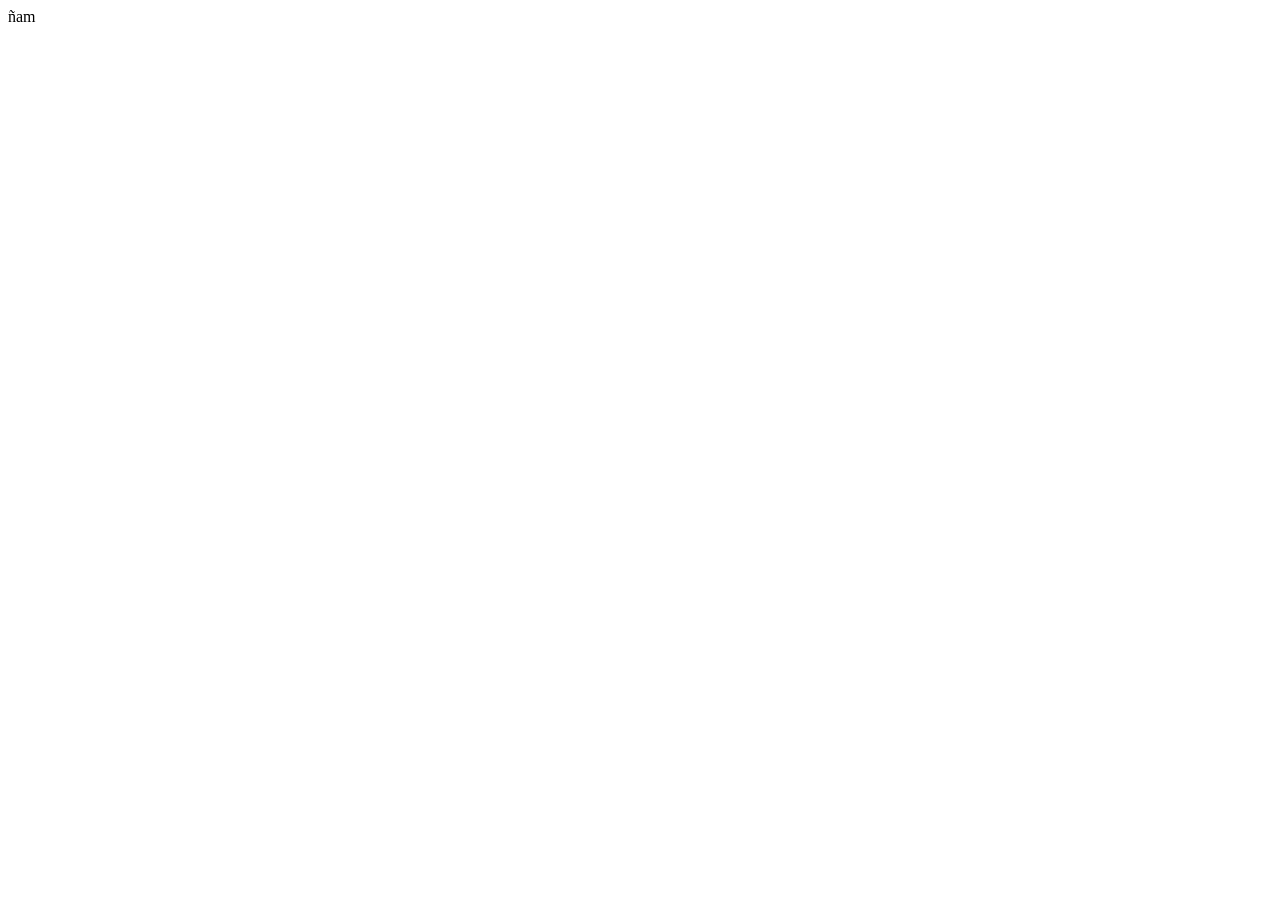
==== teoria.html @ 41f66cfd "teoria" ====
<!DOCTYPE html>
<html lang="en">
<head>
    <meta charset="UTF-8">
    <meta name="viewport" content="width=device-width, initial-scale=1.0">
    <title>MUSA-Teoria Lexico Tecnico</title>
    <link rel="preconnect" href="https://fonts.googleapis.com">
    <link rel="preconnect" href="https://fonts.gstatic.com" crossorigin>
    <link rel="stylesheet" href="https://fonts.googleapis.com/css2?family=Cormorant+Garamond:ital,wght@0,500;0,600;1,500&family=Jost:wght@400;500&display=swap">
    <link rel="stylesheet" href="css/teoria.css">
    <link rel="icon" type="image/png" href="favicon-16x16.png">
</head>
<body>
    ñam
</body>
</html>
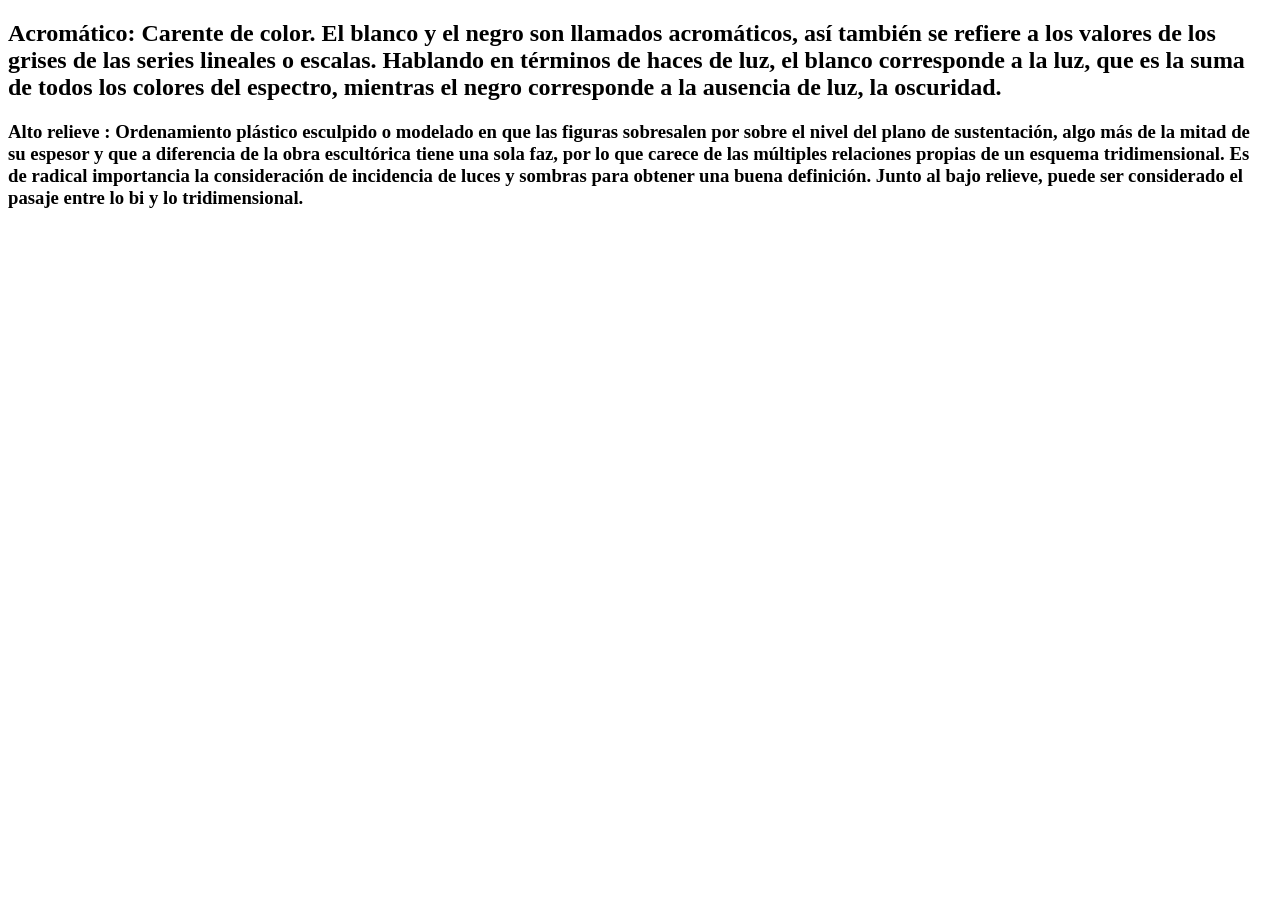
==== commit 050dd525: "huoiwjvnwij" ====
--- a/teoria.html
+++ b/teoria.html
@@ -11,6 +11,7 @@
     <link rel="icon" type="image/png" href="favicon-16x16.png">
 </head>
 <body>
-    ñam
+<h2>Acromático: Carente de color. El blanco y el negro son llamados acromáticos, así también se refiere a  los valores de los grises de las series lineales o escalas. Hablando en términos de haces de luz, el blanco corresponde a la luz, que es la suma de todos los colores del espectro, mientras el negro corresponde a la ausencia de luz, la oscuridad.</h2>
+<h3>Alto relieve : Ordenamiento plástico esculpido o modelado en que las figuras sobresalen por sobre el nivel del plano de sustentación, algo más de la mitad de su espesor y que a diferencia de la obra escultórica tiene una sola faz, por lo que carece de las múltiples relaciones propias de un esquema  tridimensional. Es de radical importancia la consideración de incidencia de luces y sombras para obtener una buena definición. Junto al bajo relieve, puede ser considerado el pasaje entre lo bi y lo tridimensional. </h3>
 </body>
 </html>
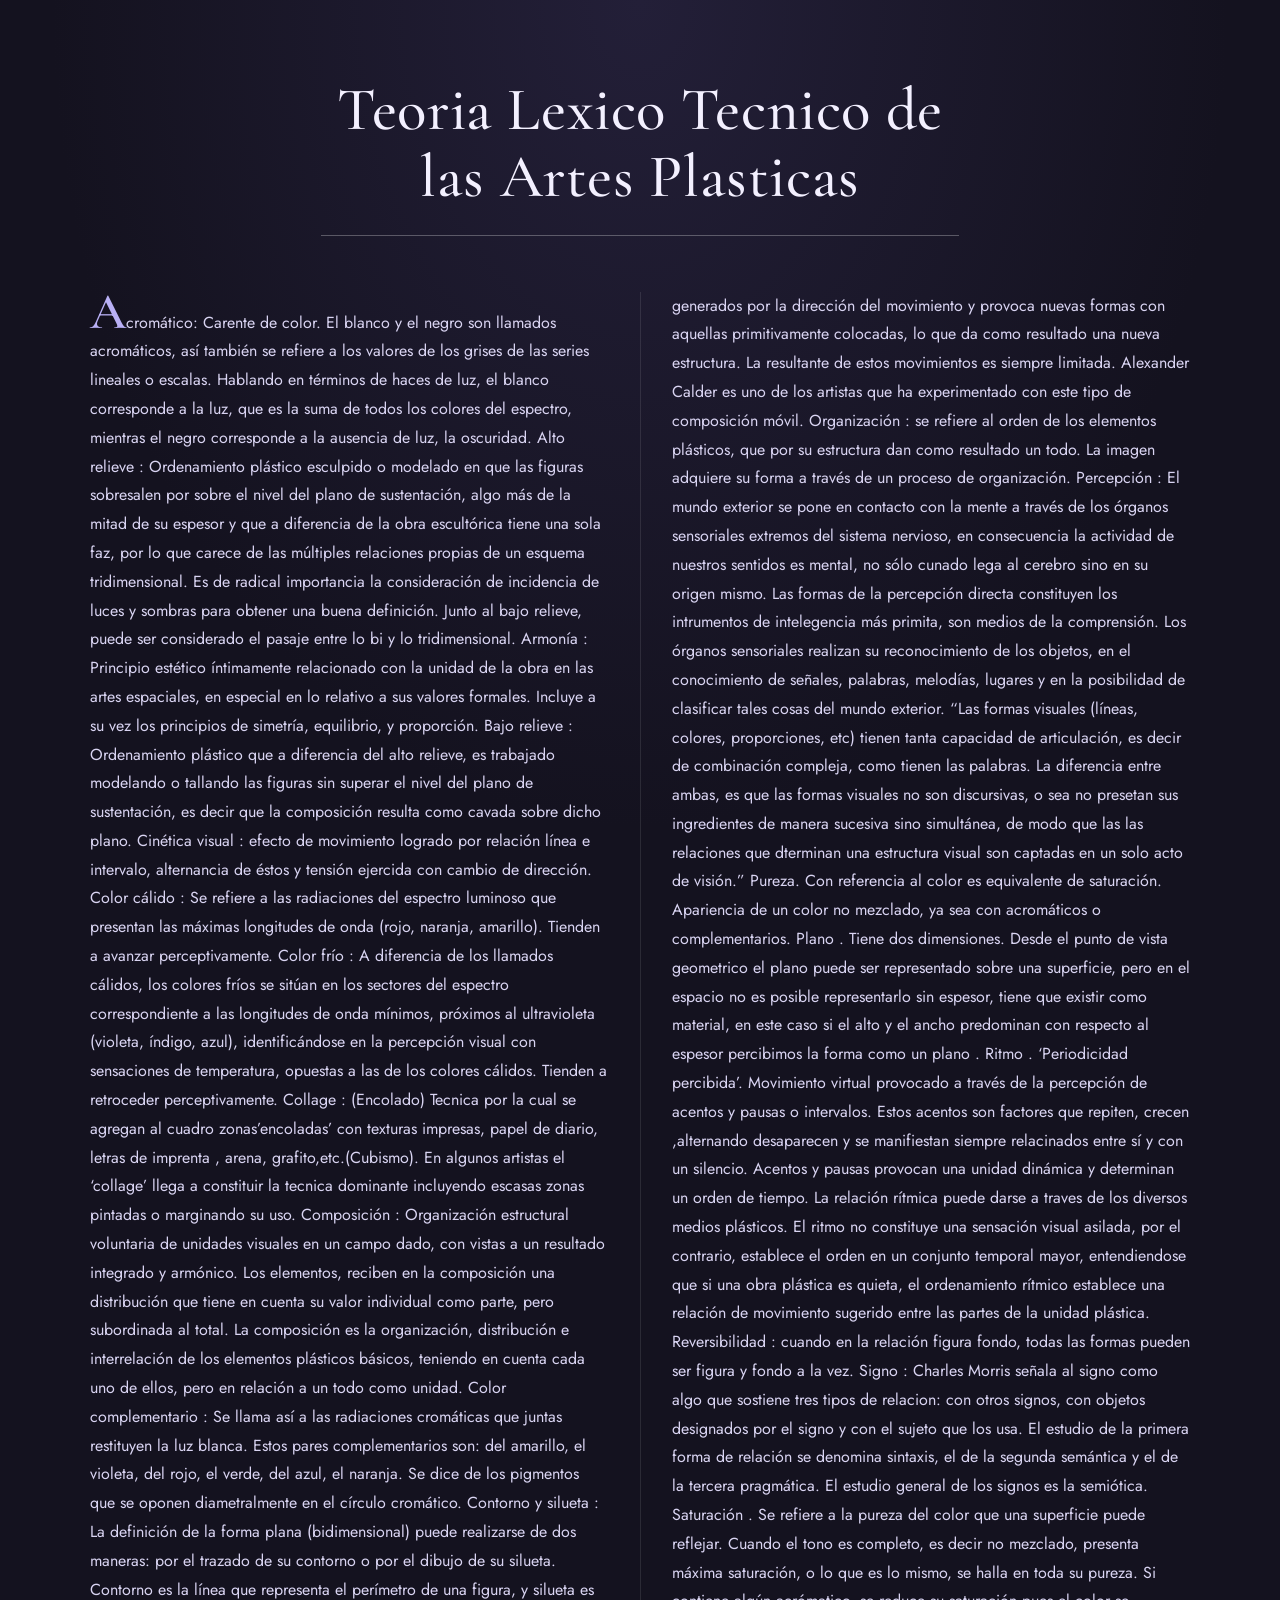
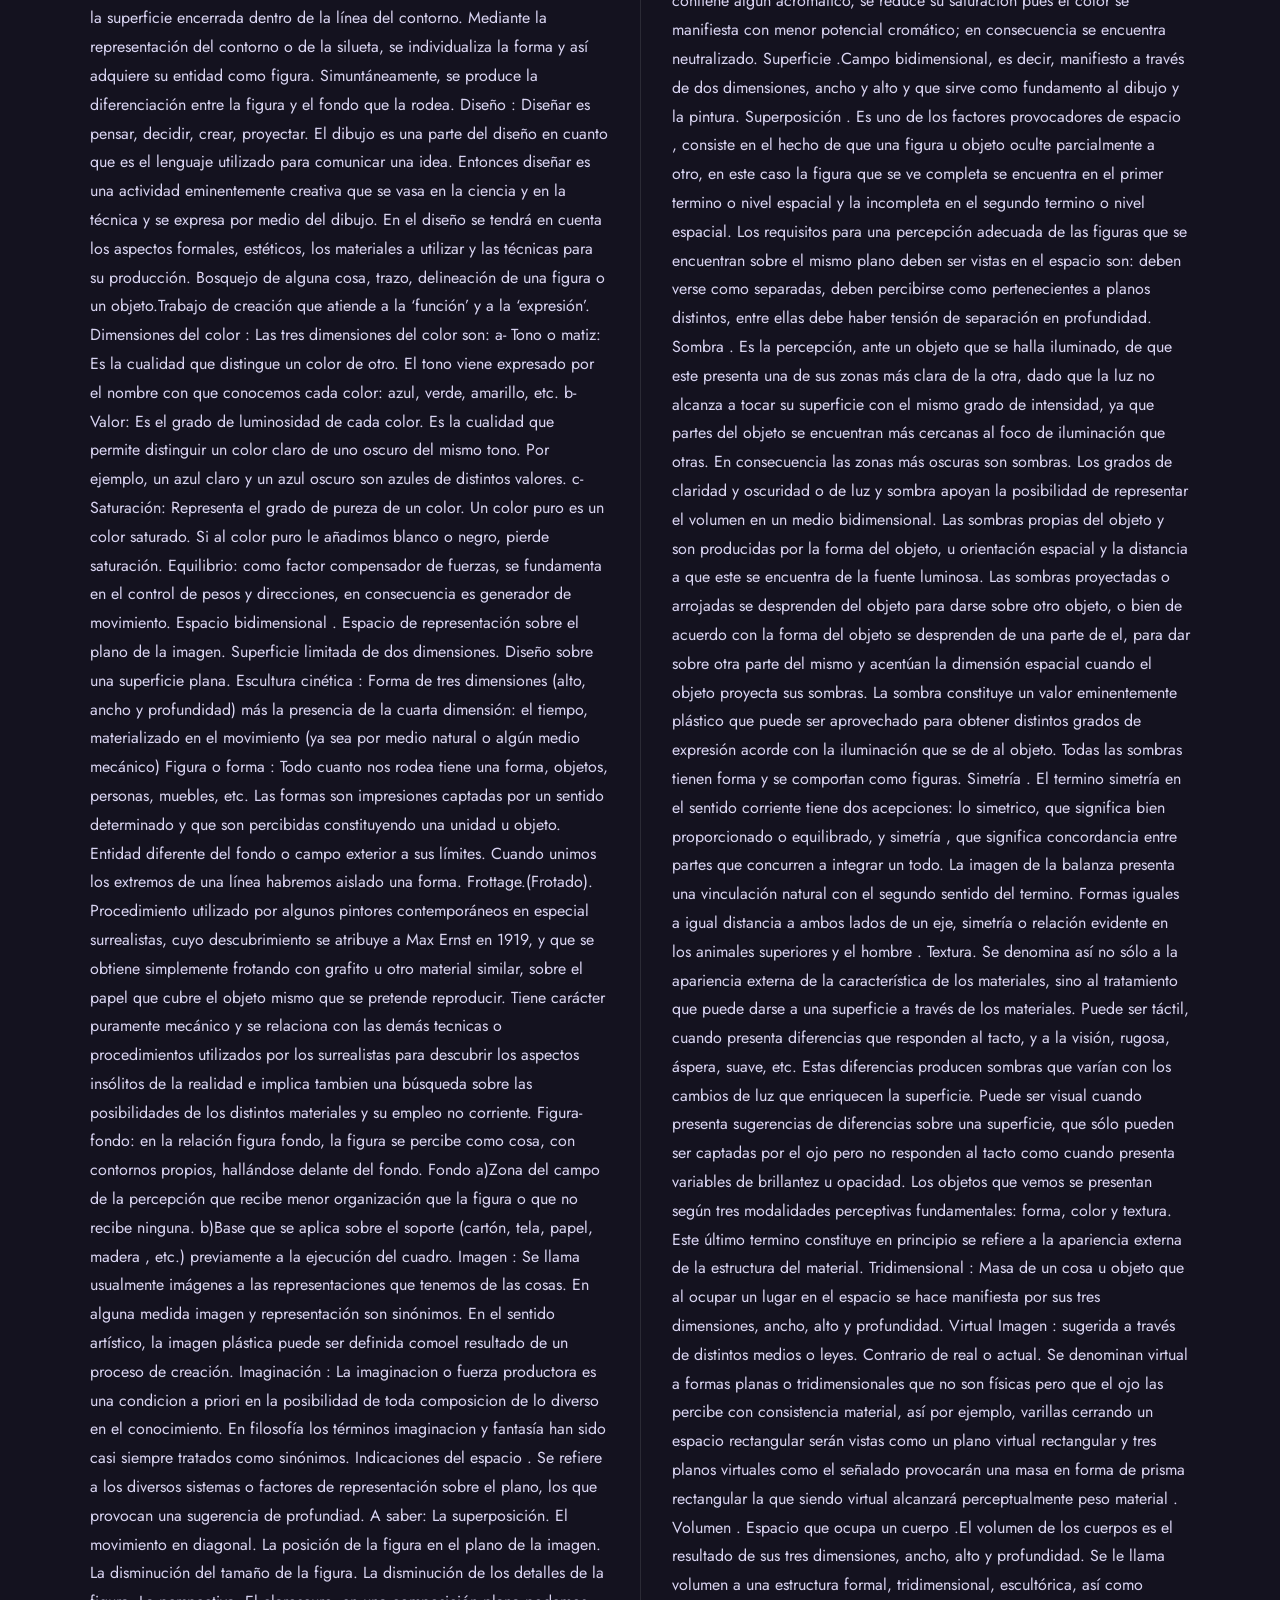
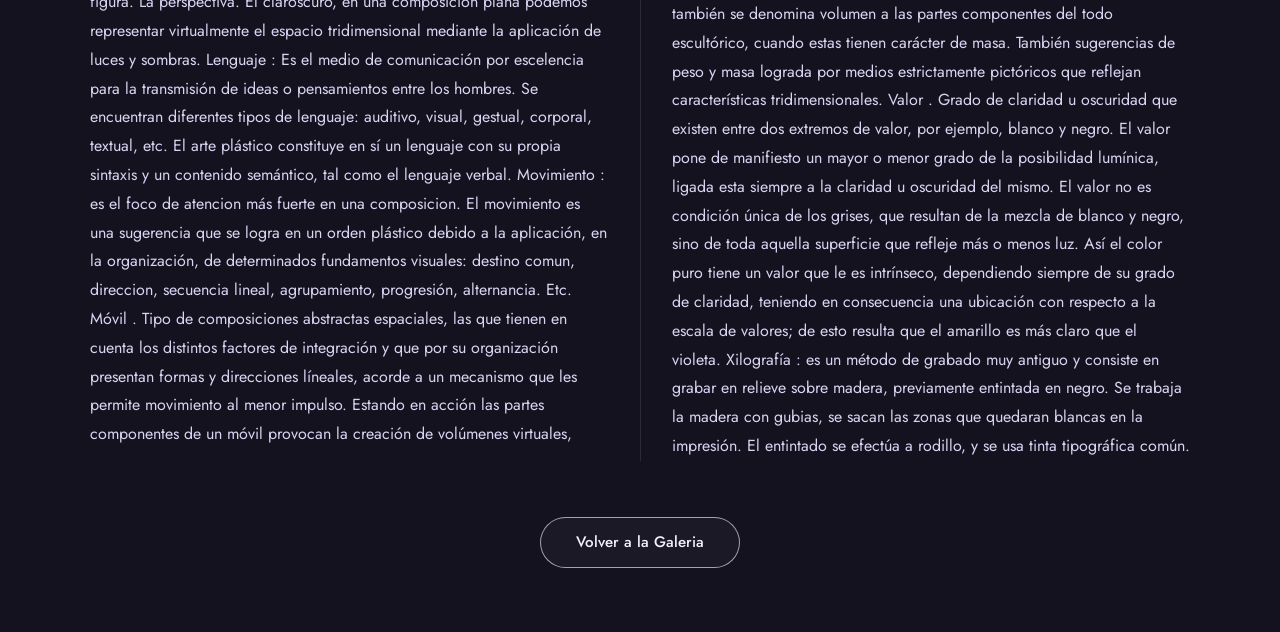
==== commit 3ef704f0: "teoriatrdfyg" ====
--- a/teoria.html
+++ b/teoria.html
@@ -11,7 +11,14 @@
     <link rel="icon" type="image/png" href="favicon-16x16.png">
 </head>
 <body>
-<h2>Acromático: Carente de color. El blanco y el negro son llamados acromáticos, así también se refiere a  los valores de los grises de las series lineales o escalas. Hablando en términos de haces de luz, el blanco corresponde a la luz, que es la suma de todos los colores del espectro, mientras el negro corresponde a la ausencia de luz, la oscuridad.</h2>
-<h3>Alto relieve : Ordenamiento plástico esculpido o modelado en que las figuras sobresalen por sobre el nivel del plano de sustentación, algo más de la mitad de su espesor y que a diferencia de la obra escultórica tiene una sola faz, por lo que carece de las múltiples relaciones propias de un esquema  tridimensional. Es de radical importancia la consideración de incidencia de luces y sombras para obtener una buena definición. Junto al bajo relieve, puede ser considerado el pasaje entre lo bi y lo tridimensional. </h3>
+<h2>Teoria Lexico Tecnico de las Artes Plasticas</h2>
+<p>
+Acromático: Carente de color. El blanco y el negro son llamados acromáticos, así también se refiere a  los valores de los grises de las series lineales o escalas. Hablando en términos de haces de luz, el blanco corresponde a la luz, que es la suma de todos los colores del espectro, mientras el negro corresponde a la ausencia de luz, la oscuridad. Alto relieve : Ordenamiento plástico esculpido o modelado en que las figuras sobresalen por sobre el nivel del plano de sustentación, algo más de la mitad de su espesor y que a diferencia de la obra escultórica tiene una sola faz, por lo que carece de las múltiples relaciones propias de un esquema  tridimensional. Es de radical importancia la consideración de incidencia de luces y sombras para obtener una buena definición. Junto al bajo relieve, puede ser considerado el pasaje entre lo bi y lo tridimensional. Armonía : Principio estético íntimamente relacionado con la unidad de la obra en las artes espaciales, en especial en lo relativo a sus valores formales. Incluye a su vez los principios de simetría, equilibrio, y proporción. Bajo relieve : Ordenamiento plástico que a diferencia del alto relieve, es trabajado modelando o tallando las figuras sin superar el nivel del plano de sustentación, es decir que la composición resulta como cavada sobre dicho plano. Cinética visual : efecto de movimiento logrado por relación línea e intervalo, alternancia de éstos y tensión ejercida con cambio de dirección. Color cálido : Se refiere a las radiaciones del espectro luminoso que presentan las máximas longitudes de onda (rojo, naranja, amarillo). Tienden a avanzar perceptivamente. Color frío : A diferencia de los llamados cálidos, los colores fríos se sitúan en los sectores del espectro correspondiente a las longitudes de onda mínimos, próximos al ultravioleta (violeta, índigo, azul), identificándose en la percepción visual con sensaciones de temperatura, opuestas a las de los colores cálidos. Tienden a retroceder perceptivamente. Collage : (Encolado) Tecnica por la cual  se agregan al cuadro zonas’encoladas’ con texturas impresas, papel de diario, letras  de imprenta , arena, grafito,etc.(Cubismo). En algunos artistas el ‘collage’ llega a constituir la tecnica dominante incluyendo escasas zonas pintadas o marginando su uso. Composición : Organización estructural  voluntaria de  unidades visuales en un campo dado,  con vistas a un resultado integrado y armónico. Los elementos, reciben en la  composición una distribución que tiene en cuenta su valor individual como parte, pero  subordinada al total. La composición es la organización, distribución e interrelación de los elementos plásticos básicos, teniendo en cuenta cada uno de ellos, pero en relación a un todo como unidad. Color complementario : Se llama así a las radiaciones cromáticas que juntas restituyen la luz blanca. Estos pares complementarios son: del amarillo, el violeta, del rojo, el verde, del azul, el naranja. Se dice de los pigmentos que se oponen  diametralmente en el círculo cromático. Contorno y silueta : La definición de la forma plana (bidimensional) puede realizarse de dos maneras: por el trazado de su contorno o por el dibujo de su silueta. Contorno es la línea que representa el perímetro de una figura, y silueta es la superficie encerrada dentro de la línea del contorno. Mediante la representación del contorno o de la silueta, se individualiza la forma y así adquiere su entidad como figura. Simuntáneamente, se produce la diferenciación entre la figura y el fondo que la rodea. 
+Diseño : Diseñar es pensar, decidir, crear, proyectar. El dibujo es una parte del diseño en cuanto que es el lenguaje utilizado para comunicar una idea. Entonces diseñar es una actividad eminentemente creativa que se vasa en la ciencia y en la técnica y se expresa por medio del dibujo. En el diseño se tendrá en cuenta los aspectos formales, estéticos, los materiales a utilizar y las técnicas para su producción. Bosquejo de alguna  cosa, trazo, delineación de una figura o un objeto.Trabajo de creación que atiende a la ‘función’ y a la ‘expresión’. Dimensiones del color : Las tres dimensiones del color son: a- Tono o matiz: Es la cualidad que distingue un color de otro. El tono viene expresado por el nombre con que conocemos cada color: azul, verde, amarillo, etc. b- Valor: Es el grado de luminosidad de cada color. Es la cualidad que permite distinguir un color claro de uno oscuro del mismo tono. Por ejemplo, un azul claro y un azul oscuro son azules de distintos valores. c- Saturación: Representa el grado de pureza de un color. Un color puro es un color saturado. Si al color puro le añadimos blanco o negro, pierde saturación. Equilibrio: como factor compensador de fuerzas, se fundamenta en el control de pesos y direcciones, en consecuencia es generador de movimiento. Espacio bidimensional . Espacio de representación sobre el plano de la imagen. Superficie limitada de dos dimensiones. Diseño sobre una superficie plana. Escultura cinética : Forma de tres dimensiones (alto, ancho y profundidad) más la presencia de la cuarta dimensión: el tiempo, materializado en el movimiento (ya sea por medio natural o algún medio mecánico) Figura o forma : Todo cuanto nos rodea tiene una forma, objetos, personas, muebles, etc. Las formas son impresiones captadas por un sentido determinado y que son percibidas  constituyendo una unidad u objeto. Entidad diferente del fondo o campo exterior a sus límites. Cuando unimos los extremos de una línea habremos aislado una forma. Frottage.(Frotado). Procedimiento utilizado por algunos pintores contemporáneos en especial surrealistas, cuyo descubrimiento se atribuye a Max Ernst en 1919, y que se obtiene simplemente frotando con grafito u otro material similar, sobre el papel que cubre el objeto mismo que se pretende reproducir. Tiene carácter puramente mecánico y se relaciona con las demás tecnicas o procedimientos utilizados por los surrealistas para descubrir los aspectos insólitos de la realidad e implica tambien una búsqueda sobre las posibilidades de los distintos materiales y su empleo no corriente. Figura-fondo: en la relación figura fondo, la figura se percibe como cosa, con contornos propios, hallándose delante del fondo. Fondo a)Zona del campo de la percepción que recibe menor organización que la figura o que no recibe ninguna. b)Base  que se aplica sobre el soporte (cartón, tela, papel, madera , etc.) previamente a la ejecución del cuadro. Imagen : Se llama usualmente imágenes a las representaciones que tenemos de las cosas. En alguna medida imagen y representación son sinónimos.  En el sentido artístico, la imagen plástica puede ser definida comoel resultado de un proceso de creación. 
+Imaginación : La imaginacion o fuerza productora es una condicion a priori en la posibilidad de toda composicion de lo diverso en el conocimiento. En filosofía los términos imaginacion y fantasía han sido casi siempre tratados como sinónimos. Indicaciones del espacio . Se  refiere a los diversos sistemas o factores de representación sobre el plano, los que provocan una sugerencia de  profundiad. A saber: La superposición. El movimiento en diagonal. La posición de la figura en el plano de la imagen. La disminución del tamaño de la figura. La disminución de los detalles de la figura. La perspectiva. El claroscuro, en una composición plana podemos representar virtualmente el espacio tridimensional mediante la aplicación de luces y sombras.  Lenguaje : Es el medio de comunicación por escelencia para la transmisión de ideas o pensamientos entre los hombres. Se encuentran diferentes tipos de lenguaje: auditivo, visual, gestual, corporal, textual, etc. El arte plástico constituye en sí un lenguaje con su propia sintaxis y un contenido semántico, tal como el lenguaje verbal.  Movimiento : es el foco de atencion más fuerte en una composicion. El movimiento es una sugerencia que se logra en un orden plástico debido a la aplicación, en la organización, de determinados fundamentos visuales: destino comun, direccion, secuencia lineal, agrupamiento, progresión, alternancia. Etc.  Móvil . Tipo  de composiciones abstractas espaciales, las que tienen en cuenta los distintos factores de integración y que por su organización presentan formas y direcciones líneales, acorde a un mecanismo que les permite movimiento al menor impulso. Estando en acción las partes componentes de un móvil provocan la creación de volúmenes virtuales, generados por la dirección del movimiento y provoca nuevas formas con aquellas primitivamente colocadas, lo que da como resultado una nueva estructura. La resultante de estos movimientos es siempre limitada. Alexander Calder es uno de los artistas que ha experimentado con este tipo de composición móvil. Organización : se refiere al orden de los elementos plásticos, que por su estructura dan como resultado un todo. La imagen adquiere su forma a través de un proceso de organización. Percepción : El mundo exterior se pone en contacto con la mente a través de los órganos sensoriales extremos del sistema nervioso, en consecuencia la actividad de nuestros sentidos es mental, no sólo cunado lega al cerebro sino en su origen mismo. Las formas de la percepción directa constituyen los intrumentos de intelegencia más primita, son medios de la comprensión. Los órganos sensoriales realizan su reconocimiento de los objetos, en el conocimiento de señales, palabras, melodías, lugares y en la posibilidad de clasificar tales cosas del mundo exterior. “Las formas visuales (líneas, colores, proporciones, etc) tienen tanta capacidad de articulación, es decir de combinación compleja, como tienen las palabras. La diferencia entre ambas, es que las formas visuales no son discursivas, o sea no presetan sus ingredientes de manera sucesiva sino simultánea, de modo que las las relaciones que dterminan una estructura visual son captadas en un solo acto de visión.” Pureza. Con referencia al color es equivalente de saturación. Apariencia de un color no mezclado, ya sea con acromáticos o complementarios. Plano . Tiene dos dimensiones. 
+Desde el punto de vista geometrico el plano puede ser representado sobre una superficie, pero en el espacio no es posible representarlo sin espesor, tiene que existir como material, en este caso si el alto y el ancho predominan con respecto al espesor  percibimos la forma como un plano . Ritmo . ‘Periodicidad percibida’. Movimiento virtual provocado a través de la percepción de acentos y pausas o intervalos. Estos acentos son factores que repiten, crecen ,alternando desaparecen y se manifiestan siempre relacinados entre sí y con un silencio. Acentos y pausas provocan una unidad dinámica y determinan un orden de tiempo. La relación rítmica puede darse a traves de los diversos medios plásticos. El ritmo no constituye una sensación visual asilada, por el contrario, establece el orden en un conjunto  temporal mayor, entendiendose que si una obra plástica es quieta, el ordenamiento rítmico establece una relación de movimiento sugerido entre las partes de la unidad plástica. Reversibilidad : cuando en la relación figura fondo, todas las formas pueden ser figura y fondo a la vez.  Signo : Charles Morris señala al signo como algo que sostiene tres tipos de relacion: con otros signos, con objetos designados por el signo y con el sujeto que los usa. El estudio de la primera forma de relación se denomina sintaxis, el de la segunda semántica y el de la tercera pragmática. El estudio general de los signos es la semiótica. Saturación . Se refiere a la pureza del color que una superficie puede reflejar. Cuando el tono es completo, es decir no mezclado, presenta máxima saturación, o lo que es lo mismo, se halla en toda su pureza. Si contiene algún acrómatico, se reduce su saturación pues el color se manifiesta con menor potencial cromático; en consecuencia se encuentra neutralizado. Superficie .Campo bidimensional, es decir,  manifiesto a través de dos dimensiones, ancho y alto y que sirve como fundamento al dibujo y la pintura. Superposición . Es uno de los factores provocadores de espacio , consiste en el hecho de que una figura u objeto oculte parcialmente a otro, en este caso la figura que se ve completa se encuentra en el primer termino o nivel espacial y la incompleta en el segundo termino o nivel espacial. Los requisitos para una percepción adecuada de las figuras que se encuentran sobre el mismo plano deben ser vistas en el espacio son: deben verse como separadas, deben percibirse como pertenecientes a planos distintos, entre ellas debe haber tensión de  separación en profundidad. Sombra . Es  la percepción, ante un objeto que se halla iluminado, de que este presenta una de sus zonas más clara de la otra, dado que la luz no alcanza a tocar su superficie con el mismo grado de intensidad, ya que partes del objeto se encuentran más  cercanas al foco de iluminación que otras. En consecuencia las zonas más oscuras son sombras. Los grados de claridad y oscuridad  o de luz y sombra apoyan la posibilidad de representar el volumen en un medio bidimensional. Las  sombras propias del objeto y son producidas por la forma del objeto, u orientación espacial y la distancia a que este se encuentra de la fuente luminosa. Las sombras proyectadas o arrojadas se desprenden del objeto para darse sobre otro objeto, o bien de acuerdo con la forma del objeto se desprenden de una parte de el, para dar sobre otra parte del mismo y acentúan la dimensión espacial cuando el objeto proyecta sus sombras. La sombra constituye un valor eminentemente plástico que puede ser aprovechado para obtener distintos grados de expresión acorde con la iluminación que se de al objeto. Todas las sombras tienen forma y se comportan como figuras. 
+Simetría . El termino simetría en el sentido corriente tiene dos acepciones: lo simetrico, que significa bien proporcionado o equilibrado, y simetría , que significa concordancia entre partes que concurren a integrar un todo. La imagen de la balanza presenta una vinculación natural con el segundo sentido del termino. Formas iguales a igual distancia a ambos lados de un eje, simetría o relación evidente en los animales superiores y el hombre . Textura. Se denomina así no sólo a la apariencia externa de la característica de los materiales, sino al tratamiento que puede darse a una superficie a través de los materiales. Puede ser táctil, cuando presenta diferencias que responden al tacto, y a la visión, rugosa, áspera, suave, etc. Estas diferencias producen sombras que varían con los cambios de luz que enriquecen la superficie. Puede ser visual  cuando presenta sugerencias de diferencias sobre una superficie, que sólo pueden ser captadas por el ojo pero no responden al tacto como cuando presenta variables de brillantez u opacidad. Los objetos que vemos se presentan según tres modalidades perceptivas fundamentales: forma, color y textura. Este último termino constituye en principio se refiere a la apariencia externa de la estructura del material. Tridimensional : Masa de un cosa u objeto que al ocupar un lugar en el espacio se hace manifiesta por sus tres dimensiones, ancho, alto y profundidad. Virtual Imagen : sugerida a través de distintos medios o leyes. Contrario de real o actual. Se denominan virtual a formas planas o tridimensionales que no son físicas pero que el ojo las percibe con consistencia material, así por ejemplo, varillas cerrando un espacio rectangular serán vistas como un plano virtual rectangular y tres planos virtuales como el señalado provocarán una masa en forma de prisma rectangular la que siendo virtual alcanzará perceptualmente peso material . Volumen . Espacio que ocupa un cuerpo .El volumen de los cuerpos es el resultado de sus tres dimensiones, ancho, alto y profundidad. Se le llama volumen a una estructura formal, tridimensional, escultórica, así como también se denomina volumen a las partes componentes del  todo escultórico, cuando estas tienen carácter de masa. También sugerencias de peso y masa lograda por medios estrictamente pictóricos que reflejan características tridimensionales. Valor . Grado de claridad u oscuridad que existen entre dos extremos de valor, por ejemplo, blanco y negro. El valor pone de manifiesto un mayor o menor grado de la posibilidad lumínica, ligada esta siempre a la claridad u oscuridad del mismo. El valor no es condición única de los grises, que resultan de la mezcla de blanco y negro, sino de toda aquella  superficie que refleje más o menos luz. Así el color puro tiene un valor que  le es intrínseco, dependiendo siempre de su grado de claridad, teniendo en consecuencia una ubicación con respecto a la escala de  valores; de esto resulta que el amarillo es más claro que el violeta. Xilografía : es un método de grabado muy antiguo y consiste en grabar en relieve sobre madera, previamente entintada en negro. Se trabaja la madera con gubias, se sacan las zonas que quedaran blancas en la impresión. El entintado se efectúa a rodillo, y se usa tinta tipográfica común. 
+</p>
+<a href="index.html" class="boton">Volver a la Galeria</a>
 </body>
 </html>
--- a/css/teoria.css
+++ b/css/teoria.css
@@ -0,0 +1,122 @@
+
+:root {
+    --fondo: #14121f;
+    --fondo-2: #231f38;
+    --texto: #d9d4f2;
+    --titulo: #f3f0ff;
+    --acento: #b9b0f5;
+    --linea: rgba(255, 255, 255, 0.28);
+
+    --serif: "Cormorant Garamond", Georgia, "Times New Roman", serif;
+    --sans: "Jost", "Helvetica Neue", Arial, sans-serif;
+}
+
+*,
+*::before,
+*::after {
+    box-sizing: border-box;
+}
+
+html {
+    scroll-behavior: smooth;
+}
+
+body {
+    margin: 0;
+    min-height: 100vh;
+    padding: clamp(2rem, 6vw, 5rem) clamp(1.25rem, 5vw, 4rem) 4rem;
+    font-family: var(--sans);
+    font-weight: 400;
+    color: var(--texto);
+    background:
+        radial-gradient(ellipse at 50% 0%, var(--fondo-2) 0%, transparent 65%),
+        var(--fondo);
+    background-attachment: fixed;
+    -webkit-font-smoothing: antialiased;
+}
+
+h2 {
+    max-width: 22ch;
+    margin: 0 auto clamp(2rem, 5vw, 3.5rem);
+    padding-bottom: 1.5rem;
+    font-family: var(--serif);
+    font-weight: 500;
+    font-size: clamp(2.2rem, 5.5vw, 3.8rem);
+    line-height: 1.1;
+    letter-spacing: 0.01em;
+    text-align: center;
+    color: var(--titulo);
+    border-bottom: 1px solid var(--linea);
+}
+
+
+p {
+    max-width: 1100px;
+    margin: 0 auto 3.5rem;
+    font-size: 1rem;
+    line-height: 1.8;
+    text-align: left;
+    color: var(--texto);
+    overflow-wrap: break-word;
+
+    column-count: 2;
+    column-gap: clamp(2rem, 5vw, 4rem);
+    column-rule: 1px solid rgba(255, 255, 255, 0.1);
+}
+
+p::first-letter {
+    font-family: var(--serif);
+    font-weight: 600;
+    font-size: 3.2em;
+    line-height: 0.8;
+    color: var(--acento);
+}
+
+
+.boton {
+    display: block;
+    width: fit-content;
+    margin: 0 auto;
+    padding: 0.85rem 2.2rem;
+    font-family: var(--sans);
+    font-weight: 500;
+    font-size: 0.95rem;
+    text-decoration: none;
+    color: var(--titulo);
+    background: rgba(255, 255, 255, 0.03);
+    border: 1px solid rgba(255, 255, 255, 0.6);
+    border-radius: 999px;
+    transition: background-color 0.25s ease, color 0.25s ease, border-color 0.25s ease;
+}
+
+.boton:hover {
+    background: var(--titulo);
+    color: var(--fondo);
+    border-color: var(--titulo);
+}
+
+.boton:focus-visible {
+    outline: 2px solid var(--acento);
+    outline-offset: 4px;
+}
+::selection {
+    background: var(--acento);
+    color: var(--fondo);
+}
+
+@media (max-width: 800px) {
+    p {
+        column-count: 1;
+        font-size: 1.02rem;
+    }
+}
+
+@media (prefers-reduced-motion: reduce) {
+    html {
+        scroll-behavior: auto;
+    }
+
+    .boton {
+        transition: none;
+    }
+}
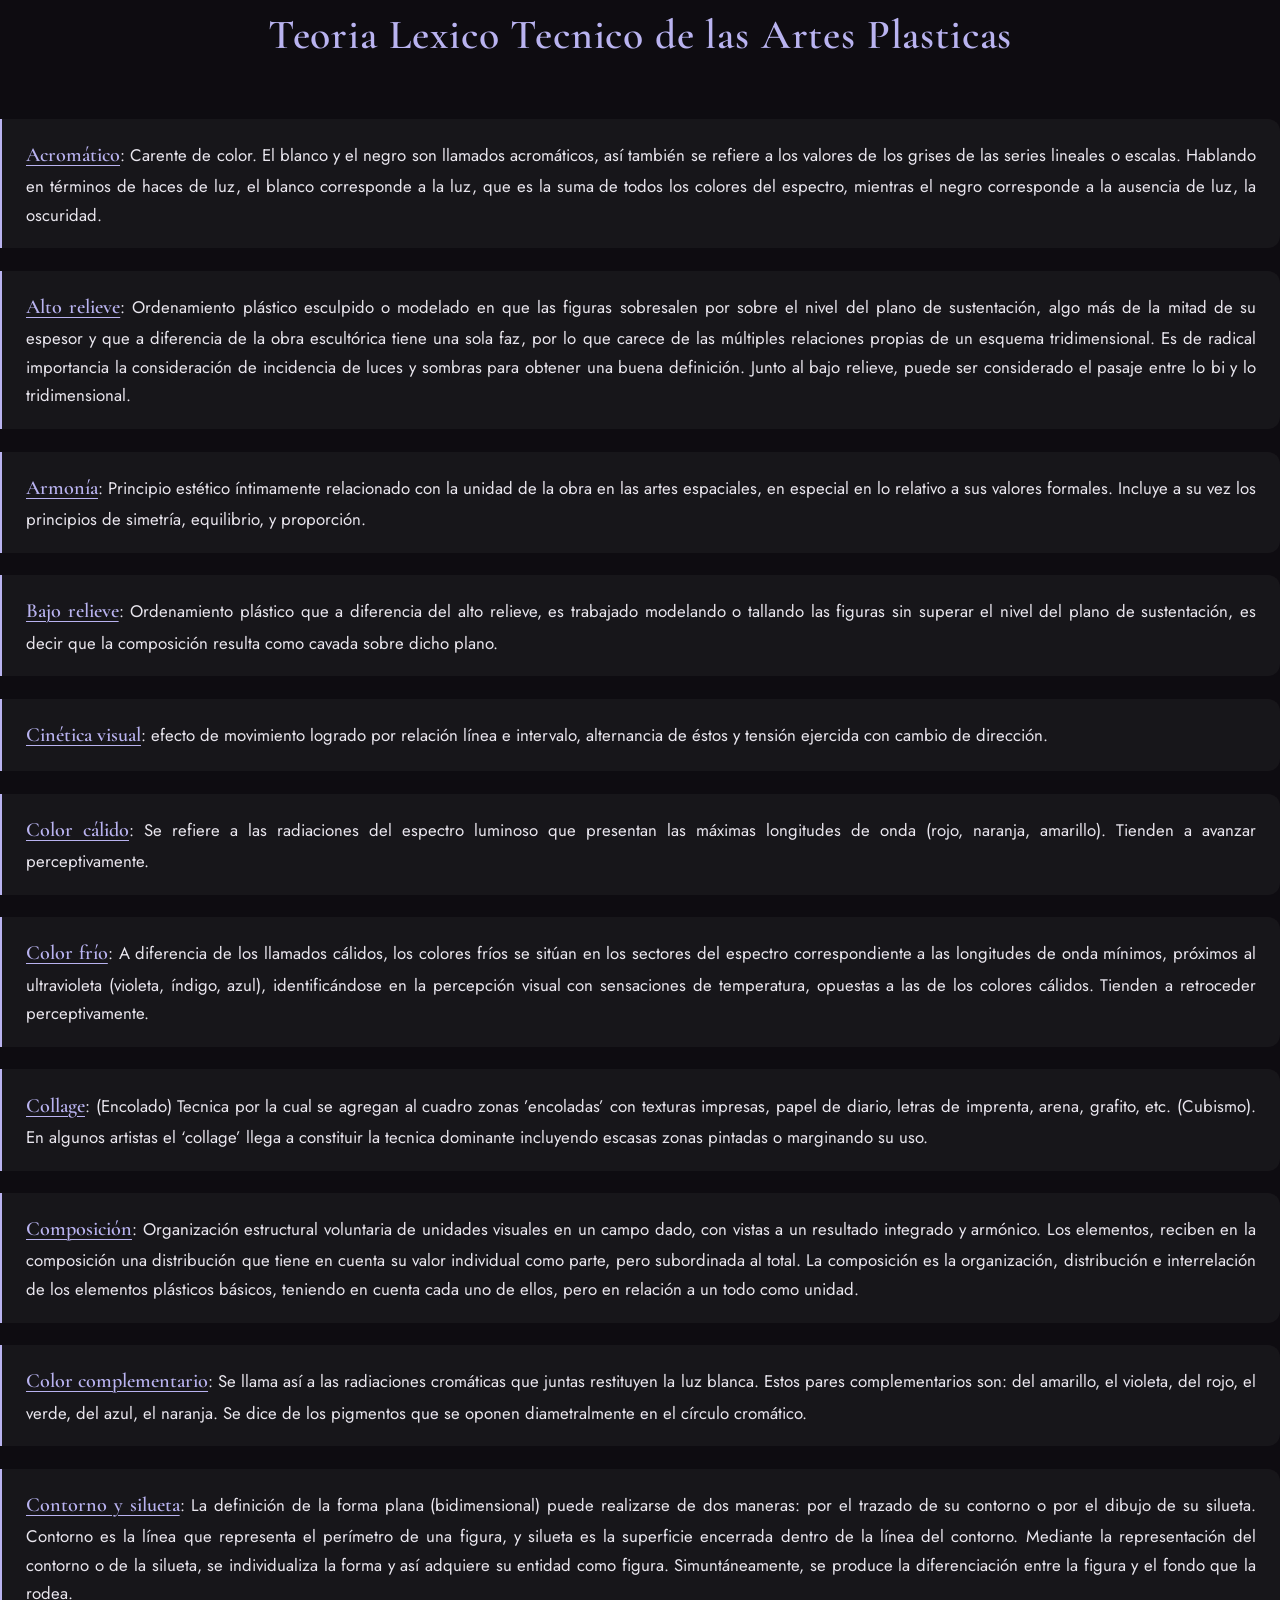
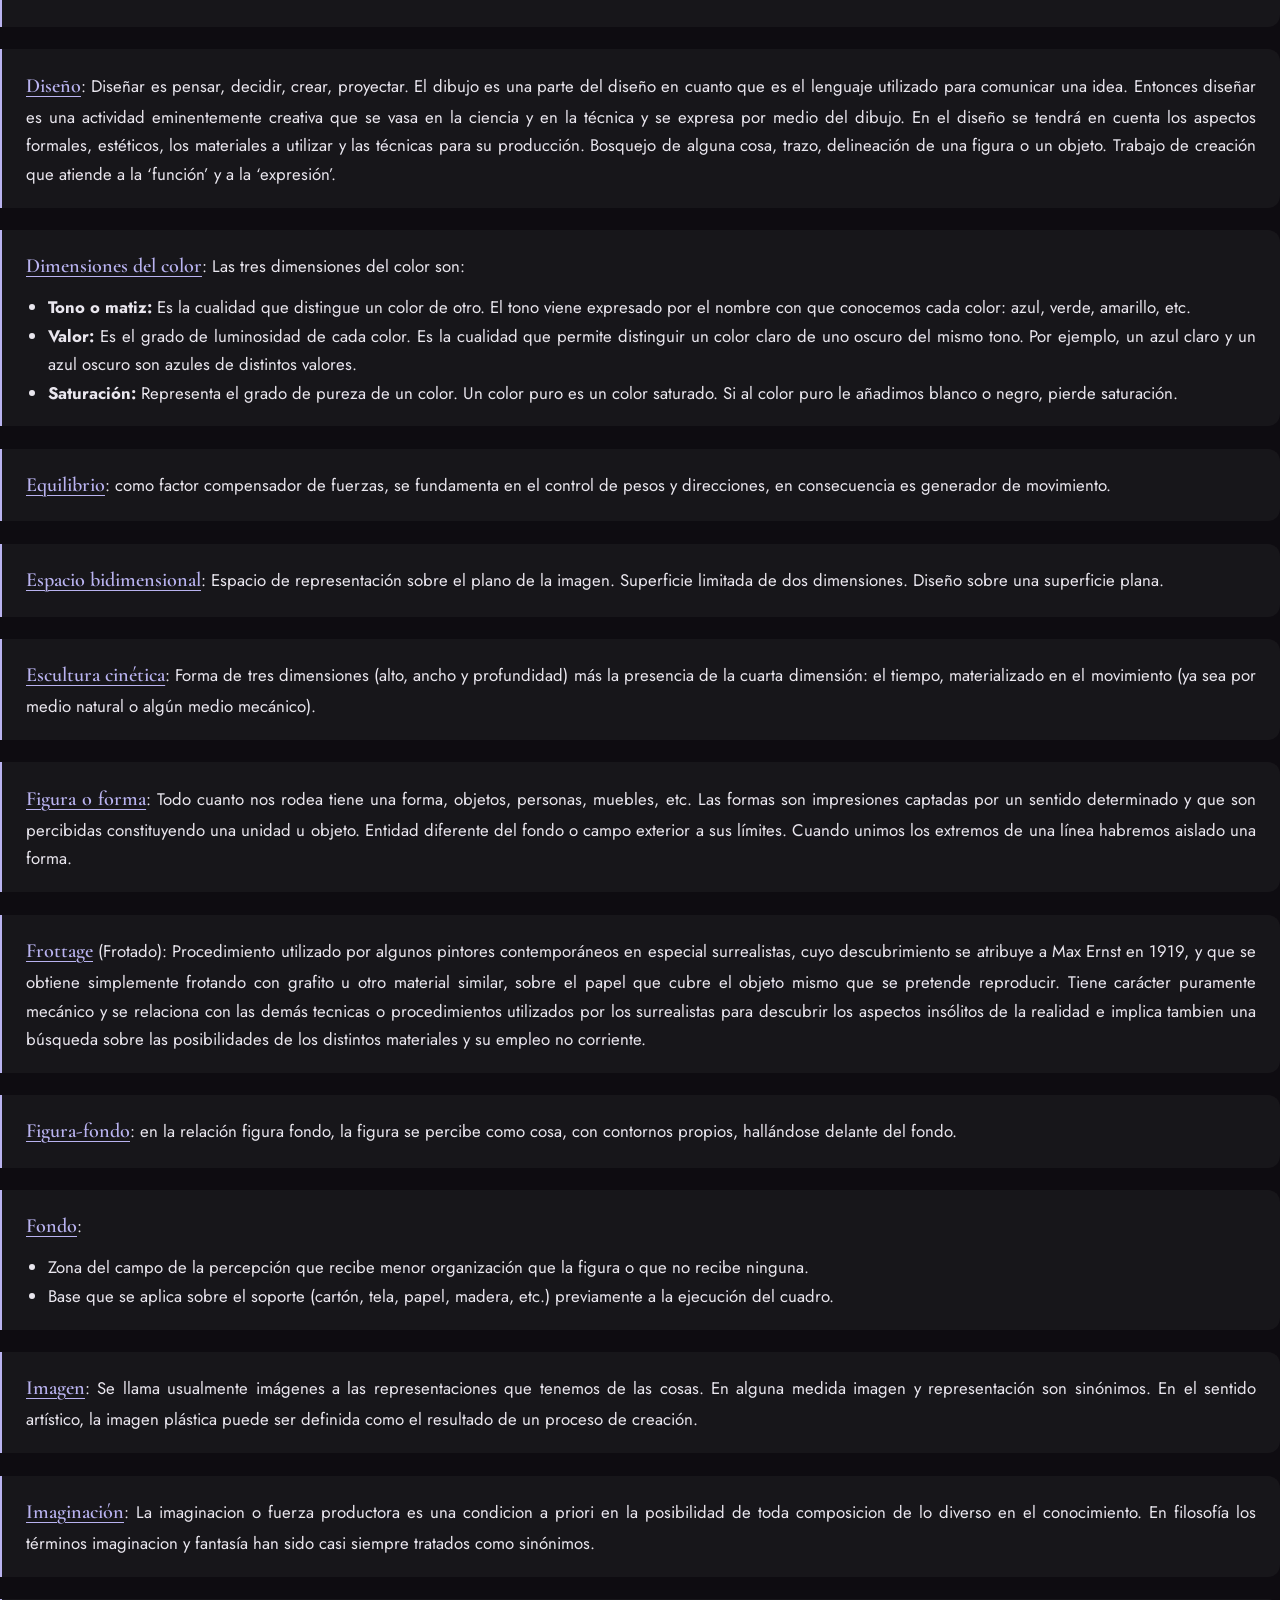
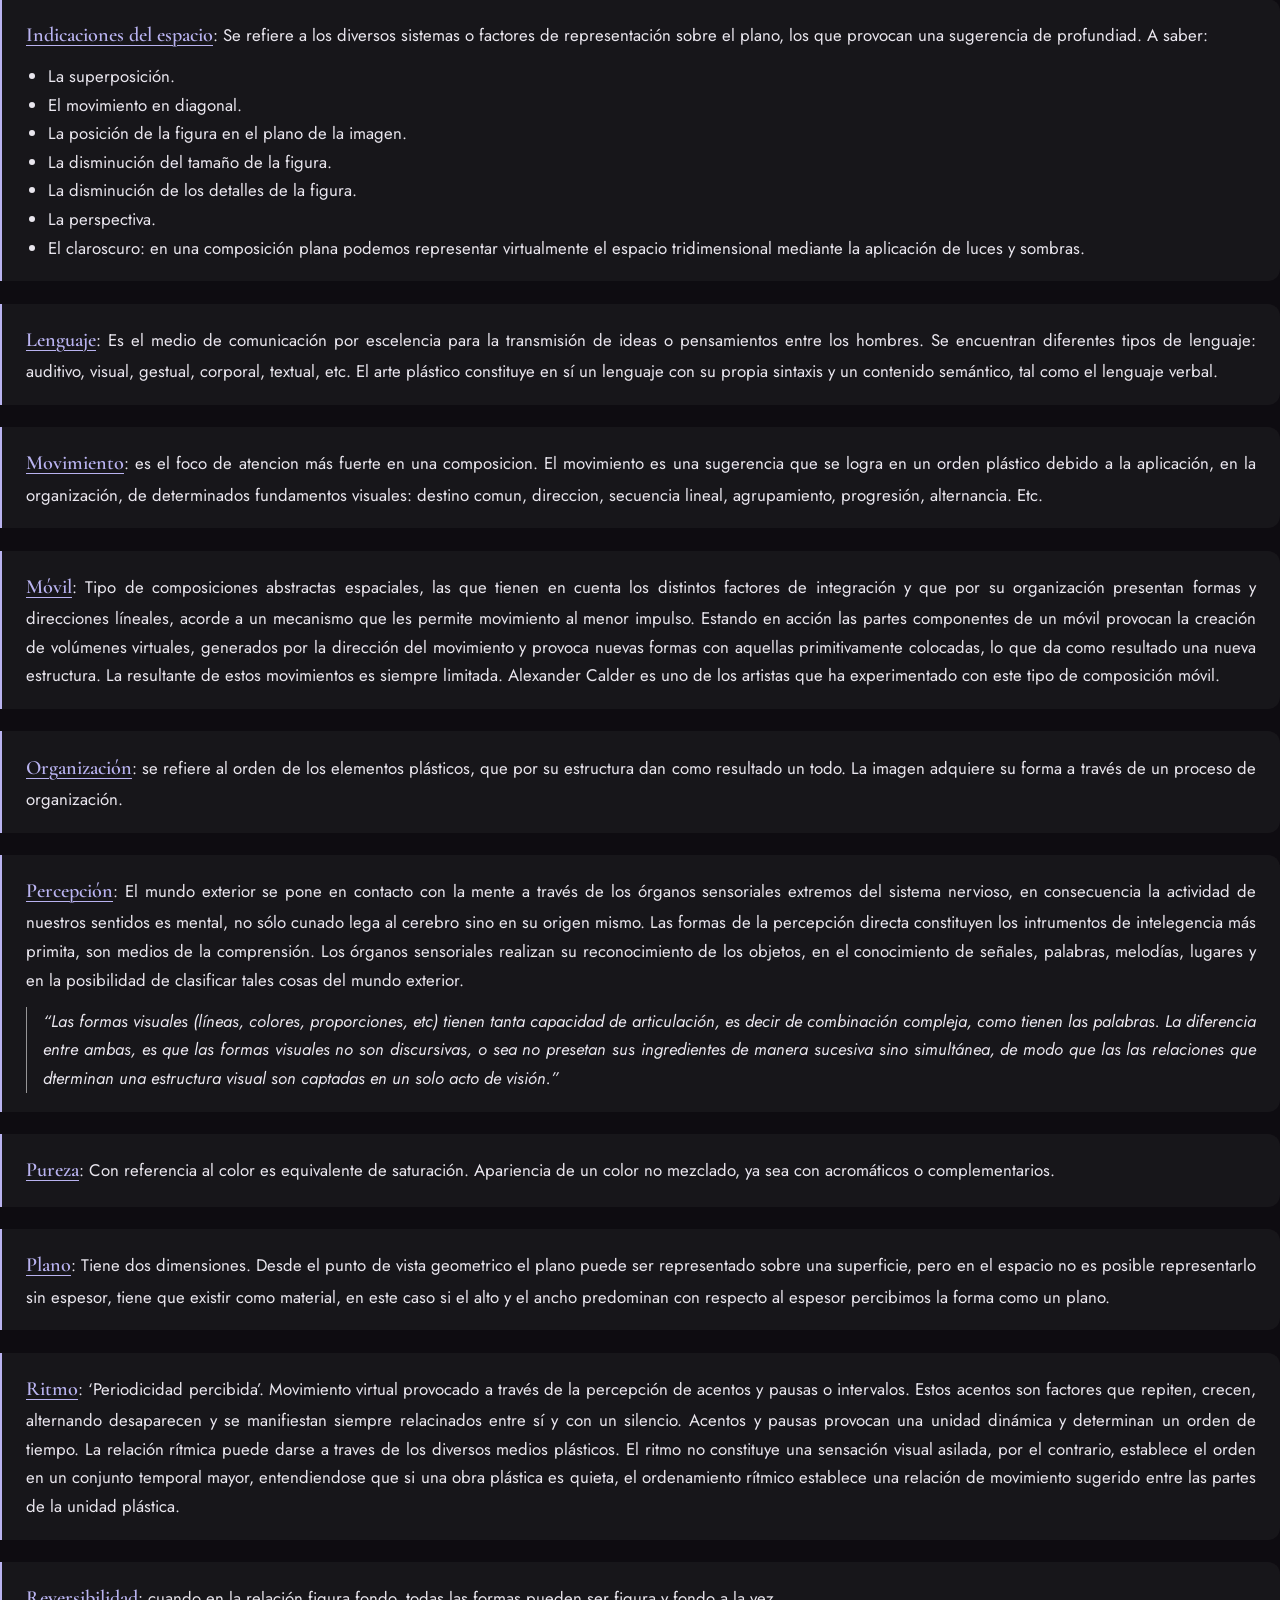
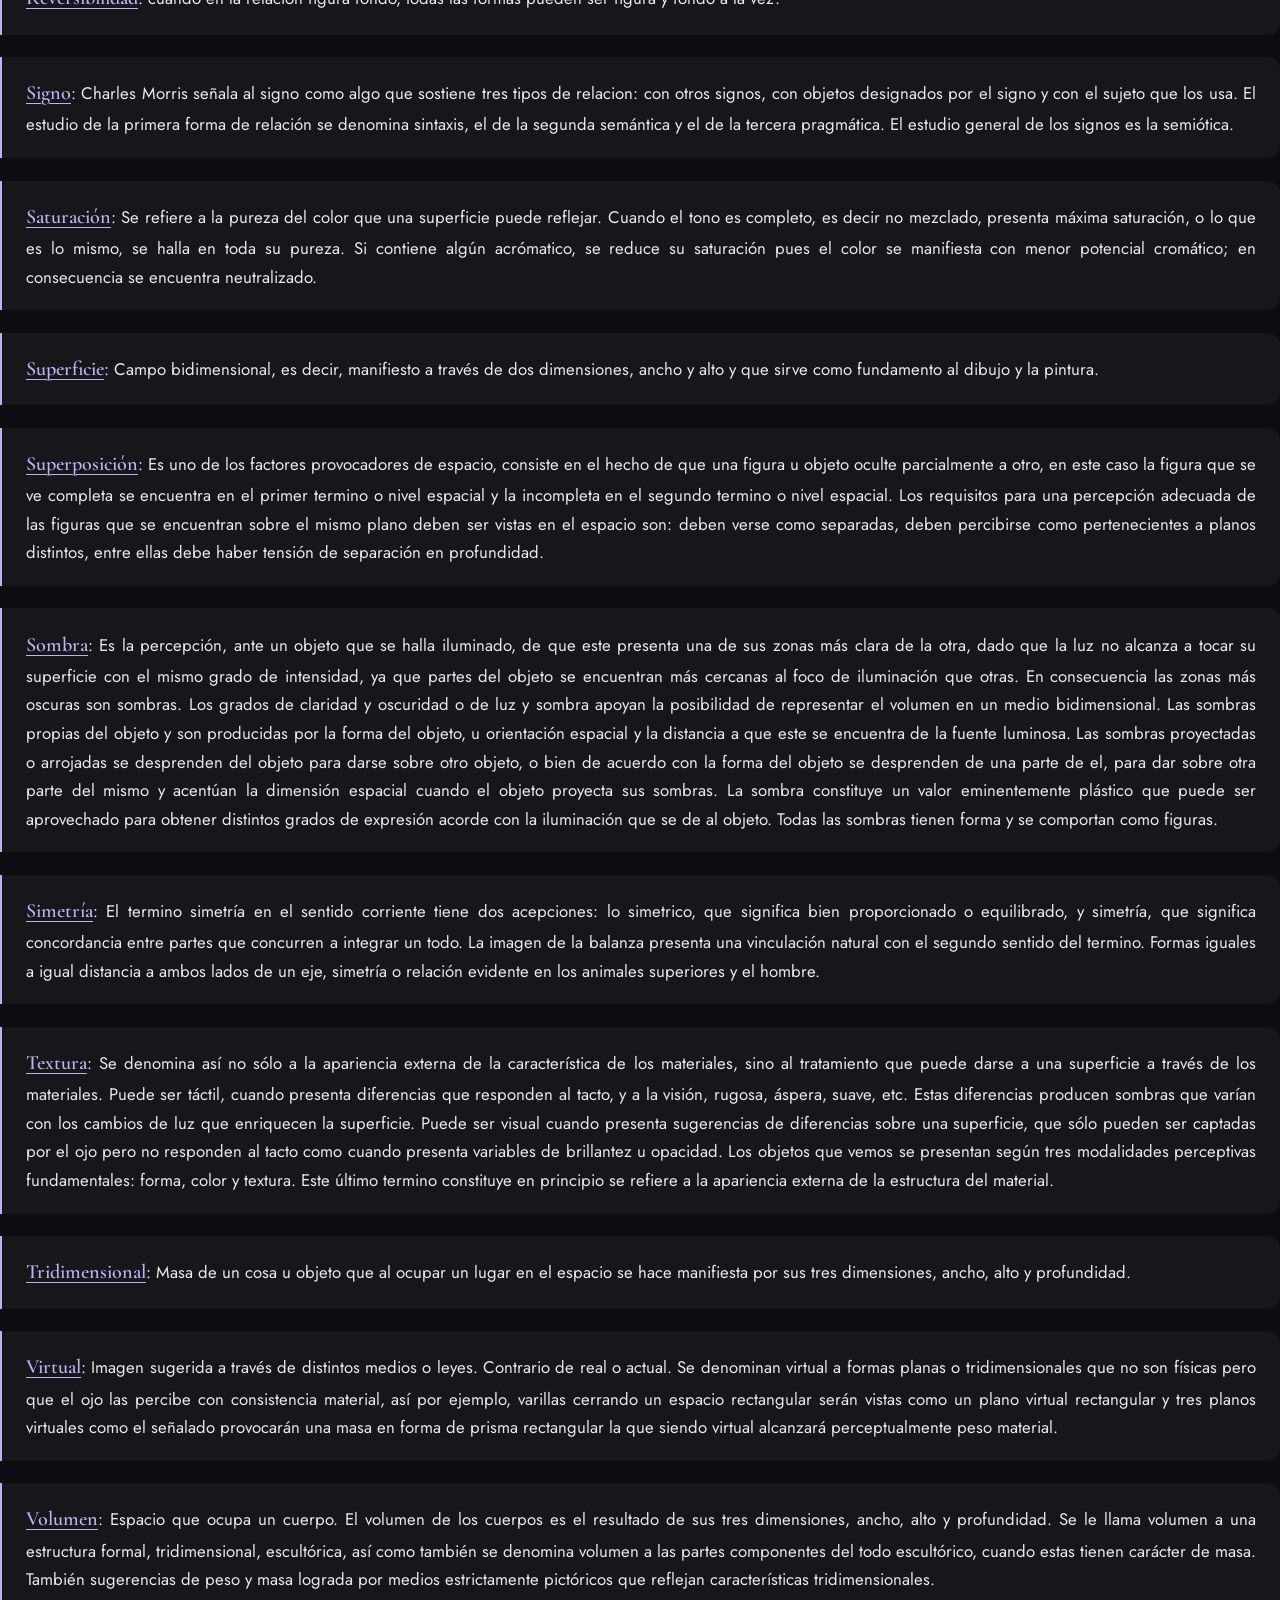
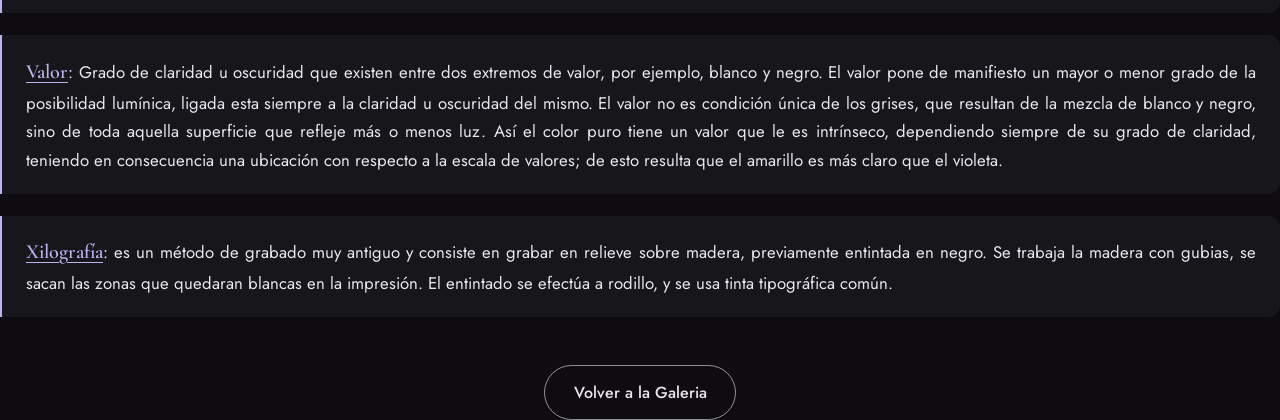
==== commit ffddfa1f: "wtedsbjk" ====
--- a/teoria.html
+++ b/teoria.html
@@ -12,13 +12,117 @@
 </head>
 <body>
 <h2>Teoria Lexico Tecnico de las Artes Plasticas</h2>
-<p>
-Acromático: Carente de color. El blanco y el negro son llamados acromáticos, así también se refiere a  los valores de los grises de las series lineales o escalas. Hablando en términos de haces de luz, el blanco corresponde a la luz, que es la suma de todos los colores del espectro, mientras el negro corresponde a la ausencia de luz, la oscuridad. Alto relieve : Ordenamiento plástico esculpido o modelado en que las figuras sobresalen por sobre el nivel del plano de sustentación, algo más de la mitad de su espesor y que a diferencia de la obra escultórica tiene una sola faz, por lo que carece de las múltiples relaciones propias de un esquema  tridimensional. Es de radical importancia la consideración de incidencia de luces y sombras para obtener una buena definición. Junto al bajo relieve, puede ser considerado el pasaje entre lo bi y lo tridimensional. Armonía : Principio estético íntimamente relacionado con la unidad de la obra en las artes espaciales, en especial en lo relativo a sus valores formales. Incluye a su vez los principios de simetría, equilibrio, y proporción. Bajo relieve : Ordenamiento plástico que a diferencia del alto relieve, es trabajado modelando o tallando las figuras sin superar el nivel del plano de sustentación, es decir que la composición resulta como cavada sobre dicho plano. Cinética visual : efecto de movimiento logrado por relación línea e intervalo, alternancia de éstos y tensión ejercida con cambio de dirección. Color cálido : Se refiere a las radiaciones del espectro luminoso que presentan las máximas longitudes de onda (rojo, naranja, amarillo). Tienden a avanzar perceptivamente. Color frío : A diferencia de los llamados cálidos, los colores fríos se sitúan en los sectores del espectro correspondiente a las longitudes de onda mínimos, próximos al ultravioleta (violeta, índigo, azul), identificándose en la percepción visual con sensaciones de temperatura, opuestas a las de los colores cálidos. Tienden a retroceder perceptivamente. Collage : (Encolado) Tecnica por la cual  se agregan al cuadro zonas’encoladas’ con texturas impresas, papel de diario, letras  de imprenta , arena, grafito,etc.(Cubismo). En algunos artistas el ‘collage’ llega a constituir la tecnica dominante incluyendo escasas zonas pintadas o marginando su uso. Composición : Organización estructural  voluntaria de  unidades visuales en un campo dado,  con vistas a un resultado integrado y armónico. Los elementos, reciben en la  composición una distribución que tiene en cuenta su valor individual como parte, pero  subordinada al total. La composición es la organización, distribución e interrelación de los elementos plásticos básicos, teniendo en cuenta cada uno de ellos, pero en relación a un todo como unidad. Color complementario : Se llama así a las radiaciones cromáticas que juntas restituyen la luz blanca. Estos pares complementarios son: del amarillo, el violeta, del rojo, el verde, del azul, el naranja. Se dice de los pigmentos que se oponen  diametralmente en el círculo cromático. Contorno y silueta : La definición de la forma plana (bidimensional) puede realizarse de dos maneras: por el trazado de su contorno o por el dibujo de su silueta. Contorno es la línea que representa el perímetro de una figura, y silueta es la superficie encerrada dentro de la línea del contorno. Mediante la representación del contorno o de la silueta, se individualiza la forma y así adquiere su entidad como figura. Simuntáneamente, se produce la diferenciación entre la figura y el fondo que la rodea. 
-Diseño : Diseñar es pensar, decidir, crear, proyectar. El dibujo es una parte del diseño en cuanto que es el lenguaje utilizado para comunicar una idea. Entonces diseñar es una actividad eminentemente creativa que se vasa en la ciencia y en la técnica y se expresa por medio del dibujo. En el diseño se tendrá en cuenta los aspectos formales, estéticos, los materiales a utilizar y las técnicas para su producción. Bosquejo de alguna  cosa, trazo, delineación de una figura o un objeto.Trabajo de creación que atiende a la ‘función’ y a la ‘expresión’. Dimensiones del color : Las tres dimensiones del color son: a- Tono o matiz: Es la cualidad que distingue un color de otro. El tono viene expresado por el nombre con que conocemos cada color: azul, verde, amarillo, etc. b- Valor: Es el grado de luminosidad de cada color. Es la cualidad que permite distinguir un color claro de uno oscuro del mismo tono. Por ejemplo, un azul claro y un azul oscuro son azules de distintos valores. c- Saturación: Representa el grado de pureza de un color. Un color puro es un color saturado. Si al color puro le añadimos blanco o negro, pierde saturación. Equilibrio: como factor compensador de fuerzas, se fundamenta en el control de pesos y direcciones, en consecuencia es generador de movimiento. Espacio bidimensional . Espacio de representación sobre el plano de la imagen. Superficie limitada de dos dimensiones. Diseño sobre una superficie plana. Escultura cinética : Forma de tres dimensiones (alto, ancho y profundidad) más la presencia de la cuarta dimensión: el tiempo, materializado en el movimiento (ya sea por medio natural o algún medio mecánico) Figura o forma : Todo cuanto nos rodea tiene una forma, objetos, personas, muebles, etc. Las formas son impresiones captadas por un sentido determinado y que son percibidas  constituyendo una unidad u objeto. Entidad diferente del fondo o campo exterior a sus límites. Cuando unimos los extremos de una línea habremos aislado una forma. Frottage.(Frotado). Procedimiento utilizado por algunos pintores contemporáneos en especial surrealistas, cuyo descubrimiento se atribuye a Max Ernst en 1919, y que se obtiene simplemente frotando con grafito u otro material similar, sobre el papel que cubre el objeto mismo que se pretende reproducir. Tiene carácter puramente mecánico y se relaciona con las demás tecnicas o procedimientos utilizados por los surrealistas para descubrir los aspectos insólitos de la realidad e implica tambien una búsqueda sobre las posibilidades de los distintos materiales y su empleo no corriente. Figura-fondo: en la relación figura fondo, la figura se percibe como cosa, con contornos propios, hallándose delante del fondo. Fondo a)Zona del campo de la percepción que recibe menor organización que la figura o que no recibe ninguna. b)Base  que se aplica sobre el soporte (cartón, tela, papel, madera , etc.) previamente a la ejecución del cuadro. Imagen : Se llama usualmente imágenes a las representaciones que tenemos de las cosas. En alguna medida imagen y representación son sinónimos.  En el sentido artístico, la imagen plástica puede ser definida comoel resultado de un proceso de creación. 
-Imaginación : La imaginacion o fuerza productora es una condicion a priori en la posibilidad de toda composicion de lo diverso en el conocimiento. En filosofía los términos imaginacion y fantasía han sido casi siempre tratados como sinónimos. Indicaciones del espacio . Se  refiere a los diversos sistemas o factores de representación sobre el plano, los que provocan una sugerencia de  profundiad. A saber: La superposición. El movimiento en diagonal. La posición de la figura en el plano de la imagen. La disminución del tamaño de la figura. La disminución de los detalles de la figura. La perspectiva. El claroscuro, en una composición plana podemos representar virtualmente el espacio tridimensional mediante la aplicación de luces y sombras.  Lenguaje : Es el medio de comunicación por escelencia para la transmisión de ideas o pensamientos entre los hombres. Se encuentran diferentes tipos de lenguaje: auditivo, visual, gestual, corporal, textual, etc. El arte plástico constituye en sí un lenguaje con su propia sintaxis y un contenido semántico, tal como el lenguaje verbal.  Movimiento : es el foco de atencion más fuerte en una composicion. El movimiento es una sugerencia que se logra en un orden plástico debido a la aplicación, en la organización, de determinados fundamentos visuales: destino comun, direccion, secuencia lineal, agrupamiento, progresión, alternancia. Etc.  Móvil . Tipo  de composiciones abstractas espaciales, las que tienen en cuenta los distintos factores de integración y que por su organización presentan formas y direcciones líneales, acorde a un mecanismo que les permite movimiento al menor impulso. Estando en acción las partes componentes de un móvil provocan la creación de volúmenes virtuales, generados por la dirección del movimiento y provoca nuevas formas con aquellas primitivamente colocadas, lo que da como resultado una nueva estructura. La resultante de estos movimientos es siempre limitada. Alexander Calder es uno de los artistas que ha experimentado con este tipo de composición móvil. Organización : se refiere al orden de los elementos plásticos, que por su estructura dan como resultado un todo. La imagen adquiere su forma a través de un proceso de organización. Percepción : El mundo exterior se pone en contacto con la mente a través de los órganos sensoriales extremos del sistema nervioso, en consecuencia la actividad de nuestros sentidos es mental, no sólo cunado lega al cerebro sino en su origen mismo. Las formas de la percepción directa constituyen los intrumentos de intelegencia más primita, son medios de la comprensión. Los órganos sensoriales realizan su reconocimiento de los objetos, en el conocimiento de señales, palabras, melodías, lugares y en la posibilidad de clasificar tales cosas del mundo exterior. “Las formas visuales (líneas, colores, proporciones, etc) tienen tanta capacidad de articulación, es decir de combinación compleja, como tienen las palabras. La diferencia entre ambas, es que las formas visuales no son discursivas, o sea no presetan sus ingredientes de manera sucesiva sino simultánea, de modo que las las relaciones que dterminan una estructura visual son captadas en un solo acto de visión.” Pureza. Con referencia al color es equivalente de saturación. Apariencia de un color no mezclado, ya sea con acromáticos o complementarios. Plano . Tiene dos dimensiones. 
-Desde el punto de vista geometrico el plano puede ser representado sobre una superficie, pero en el espacio no es posible representarlo sin espesor, tiene que existir como material, en este caso si el alto y el ancho predominan con respecto al espesor  percibimos la forma como un plano . Ritmo . ‘Periodicidad percibida’. Movimiento virtual provocado a través de la percepción de acentos y pausas o intervalos. Estos acentos son factores que repiten, crecen ,alternando desaparecen y se manifiestan siempre relacinados entre sí y con un silencio. Acentos y pausas provocan una unidad dinámica y determinan un orden de tiempo. La relación rítmica puede darse a traves de los diversos medios plásticos. El ritmo no constituye una sensación visual asilada, por el contrario, establece el orden en un conjunto  temporal mayor, entendiendose que si una obra plástica es quieta, el ordenamiento rítmico establece una relación de movimiento sugerido entre las partes de la unidad plástica. Reversibilidad : cuando en la relación figura fondo, todas las formas pueden ser figura y fondo a la vez.  Signo : Charles Morris señala al signo como algo que sostiene tres tipos de relacion: con otros signos, con objetos designados por el signo y con el sujeto que los usa. El estudio de la primera forma de relación se denomina sintaxis, el de la segunda semántica y el de la tercera pragmática. El estudio general de los signos es la semiótica. Saturación . Se refiere a la pureza del color que una superficie puede reflejar. Cuando el tono es completo, es decir no mezclado, presenta máxima saturación, o lo que es lo mismo, se halla en toda su pureza. Si contiene algún acrómatico, se reduce su saturación pues el color se manifiesta con menor potencial cromático; en consecuencia se encuentra neutralizado. Superficie .Campo bidimensional, es decir,  manifiesto a través de dos dimensiones, ancho y alto y que sirve como fundamento al dibujo y la pintura. Superposición . Es uno de los factores provocadores de espacio , consiste en el hecho de que una figura u objeto oculte parcialmente a otro, en este caso la figura que se ve completa se encuentra en el primer termino o nivel espacial y la incompleta en el segundo termino o nivel espacial. Los requisitos para una percepción adecuada de las figuras que se encuentran sobre el mismo plano deben ser vistas en el espacio son: deben verse como separadas, deben percibirse como pertenecientes a planos distintos, entre ellas debe haber tensión de  separación en profundidad. Sombra . Es  la percepción, ante un objeto que se halla iluminado, de que este presenta una de sus zonas más clara de la otra, dado que la luz no alcanza a tocar su superficie con el mismo grado de intensidad, ya que partes del objeto se encuentran más  cercanas al foco de iluminación que otras. En consecuencia las zonas más oscuras son sombras. Los grados de claridad y oscuridad  o de luz y sombra apoyan la posibilidad de representar el volumen en un medio bidimensional. Las  sombras propias del objeto y son producidas por la forma del objeto, u orientación espacial y la distancia a que este se encuentra de la fuente luminosa. Las sombras proyectadas o arrojadas se desprenden del objeto para darse sobre otro objeto, o bien de acuerdo con la forma del objeto se desprenden de una parte de el, para dar sobre otra parte del mismo y acentúan la dimensión espacial cuando el objeto proyecta sus sombras. La sombra constituye un valor eminentemente plástico que puede ser aprovechado para obtener distintos grados de expresión acorde con la iluminación que se de al objeto. Todas las sombras tienen forma y se comportan como figuras. 
-Simetría . El termino simetría en el sentido corriente tiene dos acepciones: lo simetrico, que significa bien proporcionado o equilibrado, y simetría , que significa concordancia entre partes que concurren a integrar un todo. La imagen de la balanza presenta una vinculación natural con el segundo sentido del termino. Formas iguales a igual distancia a ambos lados de un eje, simetría o relación evidente en los animales superiores y el hombre . Textura. Se denomina así no sólo a la apariencia externa de la característica de los materiales, sino al tratamiento que puede darse a una superficie a través de los materiales. Puede ser táctil, cuando presenta diferencias que responden al tacto, y a la visión, rugosa, áspera, suave, etc. Estas diferencias producen sombras que varían con los cambios de luz que enriquecen la superficie. Puede ser visual  cuando presenta sugerencias de diferencias sobre una superficie, que sólo pueden ser captadas por el ojo pero no responden al tacto como cuando presenta variables de brillantez u opacidad. Los objetos que vemos se presentan según tres modalidades perceptivas fundamentales: forma, color y textura. Este último termino constituye en principio se refiere a la apariencia externa de la estructura del material. Tridimensional : Masa de un cosa u objeto que al ocupar un lugar en el espacio se hace manifiesta por sus tres dimensiones, ancho, alto y profundidad. Virtual Imagen : sugerida a través de distintos medios o leyes. Contrario de real o actual. Se denominan virtual a formas planas o tridimensionales que no son físicas pero que el ojo las percibe con consistencia material, así por ejemplo, varillas cerrando un espacio rectangular serán vistas como un plano virtual rectangular y tres planos virtuales como el señalado provocarán una masa en forma de prisma rectangular la que siendo virtual alcanzará perceptualmente peso material . Volumen . Espacio que ocupa un cuerpo .El volumen de los cuerpos es el resultado de sus tres dimensiones, ancho, alto y profundidad. Se le llama volumen a una estructura formal, tridimensional, escultórica, así como también se denomina volumen a las partes componentes del  todo escultórico, cuando estas tienen carácter de masa. También sugerencias de peso y masa lograda por medios estrictamente pictóricos que reflejan características tridimensionales. Valor . Grado de claridad u oscuridad que existen entre dos extremos de valor, por ejemplo, blanco y negro. El valor pone de manifiesto un mayor o menor grado de la posibilidad lumínica, ligada esta siempre a la claridad u oscuridad del mismo. El valor no es condición única de los grises, que resultan de la mezcla de blanco y negro, sino de toda aquella  superficie que refleje más o menos luz. Así el color puro tiene un valor que  le es intrínseco, dependiendo siempre de su grado de claridad, teniendo en consecuencia una ubicación con respecto a la escala de  valores; de esto resulta que el amarillo es más claro que el violeta. Xilografía : es un método de grabado muy antiguo y consiste en grabar en relieve sobre madera, previamente entintada en negro. Se trabaja la madera con gubias, se sacan las zonas que quedaran blancas en la impresión. El entintado se efectúa a rodillo, y se usa tinta tipográfica común. 
-</p>
+<p class="item"><span class="termino">Acromático</span>: Carente de color. El blanco y el negro son llamados acromáticos, así también se refiere a los valores de los grises de las series lineales o escalas. Hablando en términos de haces de luz, el blanco corresponde a la luz, que es la suma de todos los colores del espectro, mientras el negro corresponde a la ausencia de luz, la oscuridad.</p>
+
+<p class="item"><span class="termino">Alto relieve</span>: Ordenamiento plástico esculpido o modelado en que las figuras sobresalen por sobre el nivel del plano de sustentación, algo más de la mitad de su espesor y que a diferencia de la obra escultórica tiene una sola faz, por lo que carece de las múltiples relaciones propias de un esquema tridimensional. Es de radical importancia la consideración de incidencia de luces y sombras para obtener una buena definición. Junto al bajo relieve, puede ser considerado el pasaje entre lo bi y lo tridimensional.</p>
+
+<p class="item"><span class="termino">Armonía</span>: Principio estético íntimamente relacionado con la unidad de la obra en las artes espaciales, en especial en lo relativo a sus valores formales. Incluye a su vez los principios de simetría, equilibrio, y proporción.</p>
+
+<p class="item"><span class="termino">Bajo relieve</span>: Ordenamiento plástico que a diferencia del alto relieve, es trabajado modelando o tallando las figuras sin superar el nivel del plano de sustentación, es decir que la composición resulta como cavada sobre dicho plano.</p>
+
+<p class="item"><span class="termino">Cinética visual</span>: efecto de movimiento logrado por relación línea e intervalo, alternancia de éstos y tensión ejercida con cambio de dirección.</p>
+
+<p class="item"><span class="termino">Color cálido</span>: Se refiere a las radiaciones del espectro luminoso que presentan las máximas longitudes de onda (rojo, naranja, amarillo). Tienden a avanzar perceptivamente.</p>
+
+<p class="item"><span class="termino">Color frío</span>: A diferencia de los llamados cálidos, los colores fríos se sitúan en los sectores del espectro correspondiente a las longitudes de onda mínimos, próximos al ultravioleta (violeta, índigo, azul), identificándose en la percepción visual con sensaciones de temperatura, opuestas a las de los colores cálidos. Tienden a retroceder perceptivamente.</p>
+
+<p class="item"><span class="termino">Collage</span>: (Encolado) Tecnica por la cual se agregan al cuadro zonas ’encoladas’ con texturas impresas, papel de diario, letras de imprenta, arena, grafito, etc. (Cubismo). En algunos artistas el ‘collage’ llega a constituir la tecnica dominante incluyendo escasas zonas pintadas o marginando su uso.</p>
+
+<p class="item"><span class="termino">Composición</span>: Organización estructural voluntaria de unidades visuales en un campo dado, con vistas a un resultado integrado y armónico. Los elementos, reciben en la composición una distribución que tiene en cuenta su valor individual como parte, pero subordinada al total. La composición es la organización, distribución e interrelación de los elementos plásticos básicos, teniendo en cuenta cada uno de ellos, pero en relación a un todo como unidad.</p>
+
+<p class="item"><span class="termino">Color complementario</span>: Se llama así a las radiaciones cromáticas que juntas restituyen la luz blanca. Estos pares complementarios son: del amarillo, el violeta, del rojo, el verde, del azul, el naranja. Se dice de los pigmentos que se oponen diametralmente en el círculo cromático.</p>
+
+<p class="item"><span class="termino">Contorno y silueta</span>: La definición de la forma plana (bidimensional) puede realizarse de dos maneras: por el trazado de su contorno o por el dibujo de su silueta. Contorno es la línea que representa el perímetro de una figura, y silueta es la superficie encerrada dentro de la línea del contorno. Mediante la representación del contorno o de la silueta, se individualiza la forma y así adquiere su entidad como figura. Simuntáneamente, se produce la diferenciación entre la figura y el fondo que la rodea.</p>
+
+<p class="item"><span class="termino">Diseño</span>: Diseñar es pensar, decidir, crear, proyectar. El dibujo es una parte del diseño en cuanto que es el lenguaje utilizado para comunicar una idea. Entonces diseñar es una actividad eminentemente creativa que se vasa en la ciencia y en la técnica y se expresa por medio del dibujo. En el diseño se tendrá en cuenta los aspectos formales, estéticos, los materiales a utilizar y las técnicas para su producción. Bosquejo de alguna cosa, trazo, delineación de una figura o un objeto. Trabajo de creación que atiende a la ‘función’ y a la ‘expresión’.</p>
+
+<div class="item"><span class="termino">Dimensiones del color</span>: Las tres dimensiones del color son:
+    <ul>
+        <li><strong>Tono o matiz:</strong> Es la cualidad que distingue un color de otro. El tono viene expresado por el nombre con que conocemos cada color: azul, verde, amarillo, etc.</li>
+        <li><strong>Valor:</strong> Es el grado de luminosidad de cada color. Es la cualidad que permite distinguir un color claro de uno oscuro del mismo tono. Por ejemplo, un azul claro y un azul oscuro son azules de distintos valores.</li>
+        <li><strong>Saturación:</strong> Representa el grado de pureza de un color. Un color puro es un color saturado. Si al color puro le añadimos blanco o negro, pierde saturación.</li>
+    </ul>
+</div>
+
+<p class="item"><span class="termino">Equilibrio</span>: como factor compensador de fuerzas, se fundamenta en el control de pesos y direcciones, en consecuencia es generador de movimiento.</p>
+
+<p class="item"><span class="termino">Espacio bidimensional</span>: Espacio de representación sobre el plano de la imagen. Superficie limitada de dos dimensiones. Diseño sobre una superficie plana.</p>
+
+<p class="item"><span class="termino">Escultura cinética</span>: Forma de tres dimensiones (alto, ancho y profundidad) más la presencia de la cuarta dimensión: el tiempo, materializado en el movimiento (ya sea por medio natural o algún medio mecánico).</p>
+
+<p class="item"><span class="termino">Figura o forma</span>: Todo cuanto nos rodea tiene una forma, objetos, personas, muebles, etc. Las formas son impresiones captadas por un sentido determinado y que son percibidas constituyendo una unidad u objeto. Entidad diferente del fondo o campo exterior a sus límites. Cuando unimos los extremos de una línea habremos aislado una forma.</p>
+
+<p class="item"><span class="termino">Frottage</span> (Frotado): Procedimiento utilizado por algunos pintores contemporáneos en especial surrealistas, cuyo descubrimiento se atribuye a Max Ernst en 1919, y que se obtiene simplemente frotando con grafito u otro material similar, sobre el papel que cubre el objeto mismo que se pretende reproducir. Tiene carácter puramente mecánico y se relaciona con las demás tecnicas o procedimientos utilizados por los surrealistas para descubrir los aspectos insólitos de la realidad e implica tambien una búsqueda sobre las posibilidades de los distintos materiales y su empleo no corriente.</p>
+
+<p class="item"><span class="termino">Figura-fondo</span>: en la relación figura fondo, la figura se percibe como cosa, con contornos propios, hallándose delante del fondo.</p>
+
+<div class="item"><span class="termino">Fondo</span>:
+    <ul>
+        <li>Zona del campo de la percepción que recibe menor organización que la figura o que no recibe ninguna.</li>
+        <li>Base que se aplica sobre el soporte (cartón, tela, papel, madera, etc.) previamente a la ejecución del cuadro.</li>
+    </ul>
+</div>
+
+<p class="item"><span class="termino">Imagen</span>: Se llama usualmente imágenes a las representaciones que tenemos de las cosas. En alguna medida imagen y representación son sinónimos. En el sentido artístico, la imagen plástica puede ser definida como el resultado de un proceso de creación.</p>
+
+<p class="item"><span class="termino">Imaginación</span>: La imaginacion o fuerza productora es una condicion a priori en la posibilidad de toda composicion de lo diverso en el conocimiento. En filosofía los términos imaginacion y fantasía han sido casi siempre tratados como sinónimos.</p>
+
+<div class="item"><span class="termino">Indicaciones del espacio</span>: Se refiere a los diversos sistemas o factores de representación sobre el plano, los que provocan una sugerencia de profundiad. A saber:
+    <ul>
+        <li>La superposición.</li>
+        <li>El movimiento en diagonal.</li>
+        <li>La posición de la figura en el plano de la imagen.</li>
+        <li>La disminución del tamaño de la figura.</li>
+        <li>La disminución de los detalles de la figura.</li>
+        <li>La perspectiva.</li>
+        <li>El claroscuro: en una composición plana podemos representar virtualmente el espacio tridimensional mediante la aplicación de luces y sombras.</li>
+    </ul>
+</div>
+
+<p class="item"><span class="termino">Lenguaje</span>: Es el medio de comunicación por escelencia para la transmisión de ideas o pensamientos entre los hombres. Se encuentran diferentes tipos de lenguaje: auditivo, visual, gestual, corporal, textual, etc. El arte plástico constituye en sí un lenguaje con su propia sintaxis y un contenido semántico, tal como el lenguaje verbal.</p>
+
+<p class="item"><span class="termino">Movimiento</span>: es el foco de atencion más fuerte en una composicion. El movimiento es una sugerencia que se logra en un orden plástico debido a la aplicación, en la organización, de determinados fundamentos visuales: destino comun, direccion, secuencia lineal, agrupamiento, progresión, alternancia. Etc.</p>
+
+<p class="item"><span class="termino">Móvil</span>: Tipo de composiciones abstractas espaciales, las que tienen en cuenta los distintos factores de integración y que por su organización presentan formas y direcciones líneales, acorde a un mecanismo que les permite movimiento al menor impulso. Estando en acción las partes componentes de un móvil provocan la creación de volúmenes virtuales, generados por la dirección del movimiento y provoca nuevas formas con aquellas primitivamente colocadas, lo que da como resultado una nueva estructura. La resultante de estos movimientos es siempre limitada. Alexander Calder es uno de los artistas que ha experimentado con este tipo de composición móvil.</p>
+
+<p class="item"><span class="termino">Organización</span>: se refiere al orden de los elementos plásticos, que por su estructura dan como resultado un todo. La imagen adquiere su forma a través de un proceso de organización.</p>
+
+<div class="item"><span class="termino">Percepción</span>: El mundo exterior se pone en contacto con la mente a través de los órganos sensoriales extremos del sistema nervioso, en consecuencia la actividad de nuestros sentidos es mental, no sólo cunado lega al cerebro sino en su origen mismo. Las formas de la percepción directa constituyen los intrumentos de intelegencia más primita, son medios de la comprensión. Los órganos sensoriales realizan su reconocimiento de los objetos, en el conocimiento de señales, palabras, melodías, lugares y en la posibilidad de clasificar tales cosas del mundo exterior.
+    <blockquote>“Las formas visuales (líneas, colores, proporciones, etc) tienen tanta capacidad de articulación, es decir de combinación compleja, como tienen las palabras. La diferencia entre ambas, es que las formas visuales no son discursivas, o sea no presetan sus ingredientes de manera sucesiva sino simultánea, de modo que las las relaciones que dterminan una estructura visual son captadas en un solo acto de visión.”</blockquote>
+</div>
+
+<p class="item"><span class="termino">Pureza</span>: Con referencia al color es equivalente de saturación. Apariencia de un color no mezclado, ya sea con acromáticos o complementarios.</p>
+
+<p class="item"><span class="termino">Plano</span>: Tiene dos dimensiones. Desde el punto de vista geometrico el plano puede ser representado sobre una superficie, pero en el espacio no es posible representarlo sin espesor, tiene que existir como material, en este caso si el alto y el ancho predominan con respecto al espesor percibimos la forma como un plano.</p>
+
+<p class="item"><span class="termino">Ritmo</span>: ‘Periodicidad percibida’. Movimiento virtual provocado a través de la percepción de acentos y pausas o intervalos. Estos acentos son factores que repiten, crecen, alternando desaparecen y se manifiestan siempre relacinados entre sí y con un silencio. Acentos y pausas provocan una unidad dinámica y determinan un orden de tiempo. La relación rítmica puede darse a traves de los diversos medios plásticos. El ritmo no constituye una sensación visual asilada, por el contrario, establece el orden en un conjunto temporal mayor, entendiendose que si una obra plástica es quieta, el ordenamiento rítmico establece una relación de movimiento sugerido entre las partes de la unidad plástica.</p>
+
+<p class="item"><span class="termino">Reversibilidad</span>: cuando en la relación figura fondo, todas las formas pueden ser figura y fondo a la vez.</p>
+
+<p class="item"><span class="termino">Signo</span>: Charles Morris señala al signo como algo que sostiene tres tipos de relacion: con otros signos, con objetos designados por el signo y con el sujeto que los usa. El estudio de la primera forma de relación se denomina sintaxis, el de la segunda semántica y el de la tercera pragmática. El estudio general de los signos es la semiótica.</p>
+
+<p class="item"><span class="termino">Saturación</span>: Se refiere a la pureza del color que una superficie puede reflejar. Cuando el tono es completo, es decir no mezclado, presenta máxima saturación, o lo que es lo mismo, se halla en toda su pureza. Si contiene algún acrómatico, se reduce su saturación pues el color se manifiesta con menor potencial cromático; en consecuencia se encuentra neutralizado.</p>
+
+<p class="item"><span class="termino">Superficie</span>: Campo bidimensional, es decir, manifiesto a través de dos dimensiones, ancho y alto y que sirve como fundamento al dibujo y la pintura.</p>
+
+<p class="item"><span class="termino">Superposición</span>: Es uno de los factores provocadores de espacio, consiste en el hecho de que una figura u objeto oculte parcialmente a otro, en este caso la figura que se ve completa se encuentra en el primer termino o nivel espacial y la incompleta en el segundo termino o nivel espacial. Los requisitos para una percepción adecuada de las figuras que se encuentran sobre el mismo plano deben ser vistas en el espacio son: deben verse como separadas, deben percibirse como pertenecientes a planos distintos, entre ellas debe haber tensión de separación en profundidad.</p>
+
+<p class="item"><span class="termino">Sombra</span>: Es la percepción, ante un objeto que se halla iluminado, de que este presenta una de sus zonas más clara de la otra, dado que la luz no alcanza a tocar su superficie con el mismo grado de intensidad, ya que partes del objeto se encuentran más cercanas al foco de iluminación que otras. En consecuencia las zonas más oscuras son sombras. Los grados de claridad y oscuridad o de luz y sombra apoyan la posibilidad de representar el volumen en un medio bidimensional. Las sombras propias del objeto y son producidas por la forma del objeto, u orientación espacial y la distancia a que este se encuentra de la fuente luminosa. Las sombras proyectadas o arrojadas se desprenden del objeto para darse sobre otro objeto, o bien de acuerdo con la forma del objeto se desprenden de una parte de el, para dar sobre otra parte del mismo y acentúan la dimensión espacial cuando el objeto proyecta sus sombras. La sombra constituye un valor eminentemente plástico que puede ser aprovechado para obtener distintos grados de expresión acorde con la iluminación que se de al objeto. Todas las sombras tienen forma y se comportan como figuras.</p>
+
+<p class="item"><span class="termino">Simetría</span>: El termino simetría en el sentido corriente tiene dos acepciones: lo simetrico, que significa bien proporcionado o equilibrado, y simetría, que significa concordancia entre partes que concurren a integrar un todo. La imagen de la balanza presenta una vinculación natural con el segundo sentido del termino. Formas iguales a igual distancia a ambos lados de un eje, simetría o relación evidente en los animales superiores y el hombre.</p>
+
+<p class="item"><span class="termino">Textura</span>: Se denomina así no sólo a la apariencia externa de la característica de los materiales, sino al tratamiento que puede darse a una superficie a través de los materiales. Puede ser táctil, cuando presenta diferencias que responden al tacto, y a la visión, rugosa, áspera, suave, etc. Estas diferencias producen sombras que varían con los cambios de luz que enriquecen la superficie. Puede ser visual cuando presenta sugerencias de diferencias sobre una superficie, que sólo pueden ser captadas por el ojo pero no responden al tacto como cuando presenta variables de brillantez u opacidad. Los objetos que vemos se presentan según tres modalidades perceptivas fundamentales: forma, color y textura. Este último termino constituye en principio se refiere a la apariencia externa de la estructura del material.</p>
+
+<p class="item"><span class="termino">Tridimensional</span>: Masa de un cosa u objeto que al ocupar un lugar en el espacio se hace manifiesta por sus tres dimensiones, ancho, alto y profundidad.</p>
+
+<p class="item"><span class="termino">Virtual</span>: Imagen sugerida a través de distintos medios o leyes. Contrario de real o actual. Se denominan virtual a formas planas o tridimensionales que no son físicas pero que el ojo las percibe con consistencia material, así por ejemplo, varillas cerrando un espacio rectangular serán vistas como un plano virtual rectangular y tres planos virtuales como el señalado provocarán una masa en forma de prisma rectangular la que siendo virtual alcanzará perceptualmente peso material.</p>
+
+<p class="item"><span class="termino">Volumen</span>: Espacio que ocupa un cuerpo. El volumen de los cuerpos es el resultado de sus tres dimensiones, ancho, alto y profundidad. Se le llama volumen a una estructura formal, tridimensional, escultórica, así como también se denomina volumen a las partes componentes del todo escultórico, cuando estas tienen carácter de masa. También sugerencias de peso y masa lograda por medios estrictamente pictóricos que reflejan características tridimensionales.</p>
+
+<p class="item"><span class="termino">Valor</span>: Grado de claridad u oscuridad que existen entre dos extremos de valor, por ejemplo, blanco y negro. El valor pone de manifiesto un mayor o menor grado de la posibilidad lumínica, ligada esta siempre a la claridad u oscuridad del mismo. El valor no es condición única de los grises, que resultan de la mezcla de blanco y negro, sino de toda aquella superficie que refleje más o menos luz. Así el color puro tiene un valor que le es intrínseco, dependiendo siempre de su grado de claridad, teniendo en consecuencia una ubicación con respecto a la escala de valores; de esto resulta que el amarillo es más claro que el violeta.</p>
+
+<p class="item"><span class="termino">Xilografía</span>: es un método de grabado muy antiguo y consiste en grabar en relieve sobre madera, previamente entintada en negro. Se trabaja la madera con gubias, se sacan las zonas que quedaran blancas en la impresión. El entintado se efectúa a rodillo, y se usa tinta tipográfica común.</p>
+
 <a href="index.html" class="boton">Volver a la Galeria</a>
 </body>
 </html>
--- a/css/teoria.css
+++ b/css/teoria.css
@@ -1,122 +1,94 @@
-
 :root {
-    --fondo: #14121f;
-    --fondo-2: #231f38;
-    --texto: #d9d4f2;
-    --titulo: #f3f0ff;
-    --acento: #b9b0f5;
-    --linea: rgba(255, 255, 255, 0.28);
-
-    --serif: "Cormorant Garamond", Georgia, "Times New Roman", serif;
-    --sans: "Jost", "Helvetica Neue", Arial, sans-serif;
+    --fondo: #0e0c11;
+    --fondo-item: rgba(255, 255, 255, 0.04);
+    --texto: #e9e6ee;
+    --lavanda: #b9b3f0;
+    --borde: rgba(255, 255, 255, 0.55);
 }
 
-*,
-*::before,
-*::after {
-    box-sizing: border-box;
-}
+* { box-sizing: border-box; }
 
-html {
-    scroll-behavior: smooth;
-}
+html { scroll-behavior: smooth; }
 
 body {
     margin: 0;
     min-height: 100vh;
-    padding: clamp(2rem, 6vw, 5rem) clamp(1.25rem, 5vw, 4rem) 4rem;
-    font-family: var(--sans);
+    background: var(--fondo);
+    color: var(--texto);
+    font-family: "Jost", sans-serif;
     font-weight: 400;
-    color: var(--texto);
-    background:
-        radial-gradient(ellipse at 50% 0%, var(--fondo-2) 0%, transparent 65%),
-        var(--fondo);
-    background-attachment: fixed;
-    -webkit-font-smoothing: antialiased;
+    line-height: 1.7;
+}
+
+.teoria {
+    max-width: 780px;
+    margin: 0 auto;
+    padding: 4rem 1.5rem 5rem;
 }
 
 h2 {
-    max-width: 22ch;
-    margin: 0 auto clamp(2rem, 5vw, 3.5rem);
-    padding-bottom: 1.5rem;
-    font-family: var(--serif);
-    font-weight: 500;
-    font-size: clamp(2.2rem, 5.5vw, 3.8rem);
-    line-height: 1.1;
-    letter-spacing: 0.01em;
+    font-family: "Cormorant Garamond", serif;
+    font-weight: 600;
+    font-size: clamp(1.8rem, 4vw, 2.6rem);
+    color: var(--lavanda);
     text-align: center;
-    color: var(--titulo);
-    border-bottom: 1px solid var(--linea);
+    margin: 0 0 3rem;
+    letter-spacing: 0.02em;
 }
 
-
-p {
-    max-width: 1100px;
-    margin: 0 auto 3.5rem;
-    font-size: 1rem;
-    line-height: 1.8;
-    text-align: left;
-    color: var(--texto);
-    overflow-wrap: break-word;
-
-    column-count: 2;
-    column-gap: clamp(2rem, 5vw, 4rem);
-    column-rule: 1px solid rgba(255, 255, 255, 0.1);
+.item {
+    margin: 0 0 1.4rem;
+    padding: 1.2rem 1.5rem;
+    text-align: justify;
+    hyphens: auto;
+    font-size: 1.05rem;
+    background: var(--fondo-item);
+    border-left: 2px solid var(--lavanda);
+    border-radius: 0 12px 12px 0;
 }
 
-p::first-letter {
-    font-family: var(--serif);
-    font-weight: 600;
-    font-size: 3.2em;
-    line-height: 0.8;
-    color: var(--acento);
+.item p { margin: 0.6rem 0 0; }
+
+.item ul { margin: 0.6rem 0 0; padding-left: 1.4rem; }
+
+.item blockquote {
+    margin: 0.8rem 0 0;
+    padding-left: 1rem;
+    border-left: 1px solid var(--borde);
+    font-style: italic;
 }
 
+.termino {
+    font-family: "Cormorant Garamond", serif;
+    font-weight: 600;
+    font-size: 1.2em;
+    color: var(--lavanda);
+    text-decoration: underline;
+    text-underline-offset: 4px;
+    text-decoration-thickness: 1px;
+}
 
 .boton {
     display: block;
     width: fit-content;
-    margin: 0 auto;
-    padding: 0.85rem 2.2rem;
-    font-family: var(--sans);
+    margin: 3rem auto 0;
+    padding: 0.8rem 1.8rem;
+    color: var(--texto);
+    font-family: "Jost", sans-serif;
     font-weight: 500;
-    font-size: 0.95rem;
     text-decoration: none;
-    color: var(--titulo);
-    background: rgba(255, 255, 255, 0.03);
-    border: 1px solid rgba(255, 255, 255, 0.6);
+    border: 1px solid var(--borde);
     border-radius: 999px;
-    transition: background-color 0.25s ease, color 0.25s ease, border-color 0.25s ease;
+    transition: background 0.25s, color 0.25s, border-color 0.25s;
 }
 
-.boton:hover {
-    background: var(--titulo);
-    color: var(--fondo);
-    border-color: var(--titulo);
-}
-
+.boton:hover,
 .boton:focus-visible {
-    outline: 2px solid var(--acento);
-    outline-offset: 4px;
-}
-::selection {
-    background: var(--acento);
+    background: var(--lavanda);
+    border-color: var(--lavanda);
     color: var(--fondo);
 }
 
-@media (max-width: 800px) {
-    p {
-        column-count: 1;
-        font-size: 1.02rem;
-    }
-}
-
-@media (prefers-reduced-motion: reduce) {
-    html {
-        scroll-behavior: auto;
-    }
-
-    .boton {
-        transition: none;
-    }
+@media (max-width: 600px) {
+    .item { padding: 1rem; font-size: 1rem; text-align: left; }
 }
